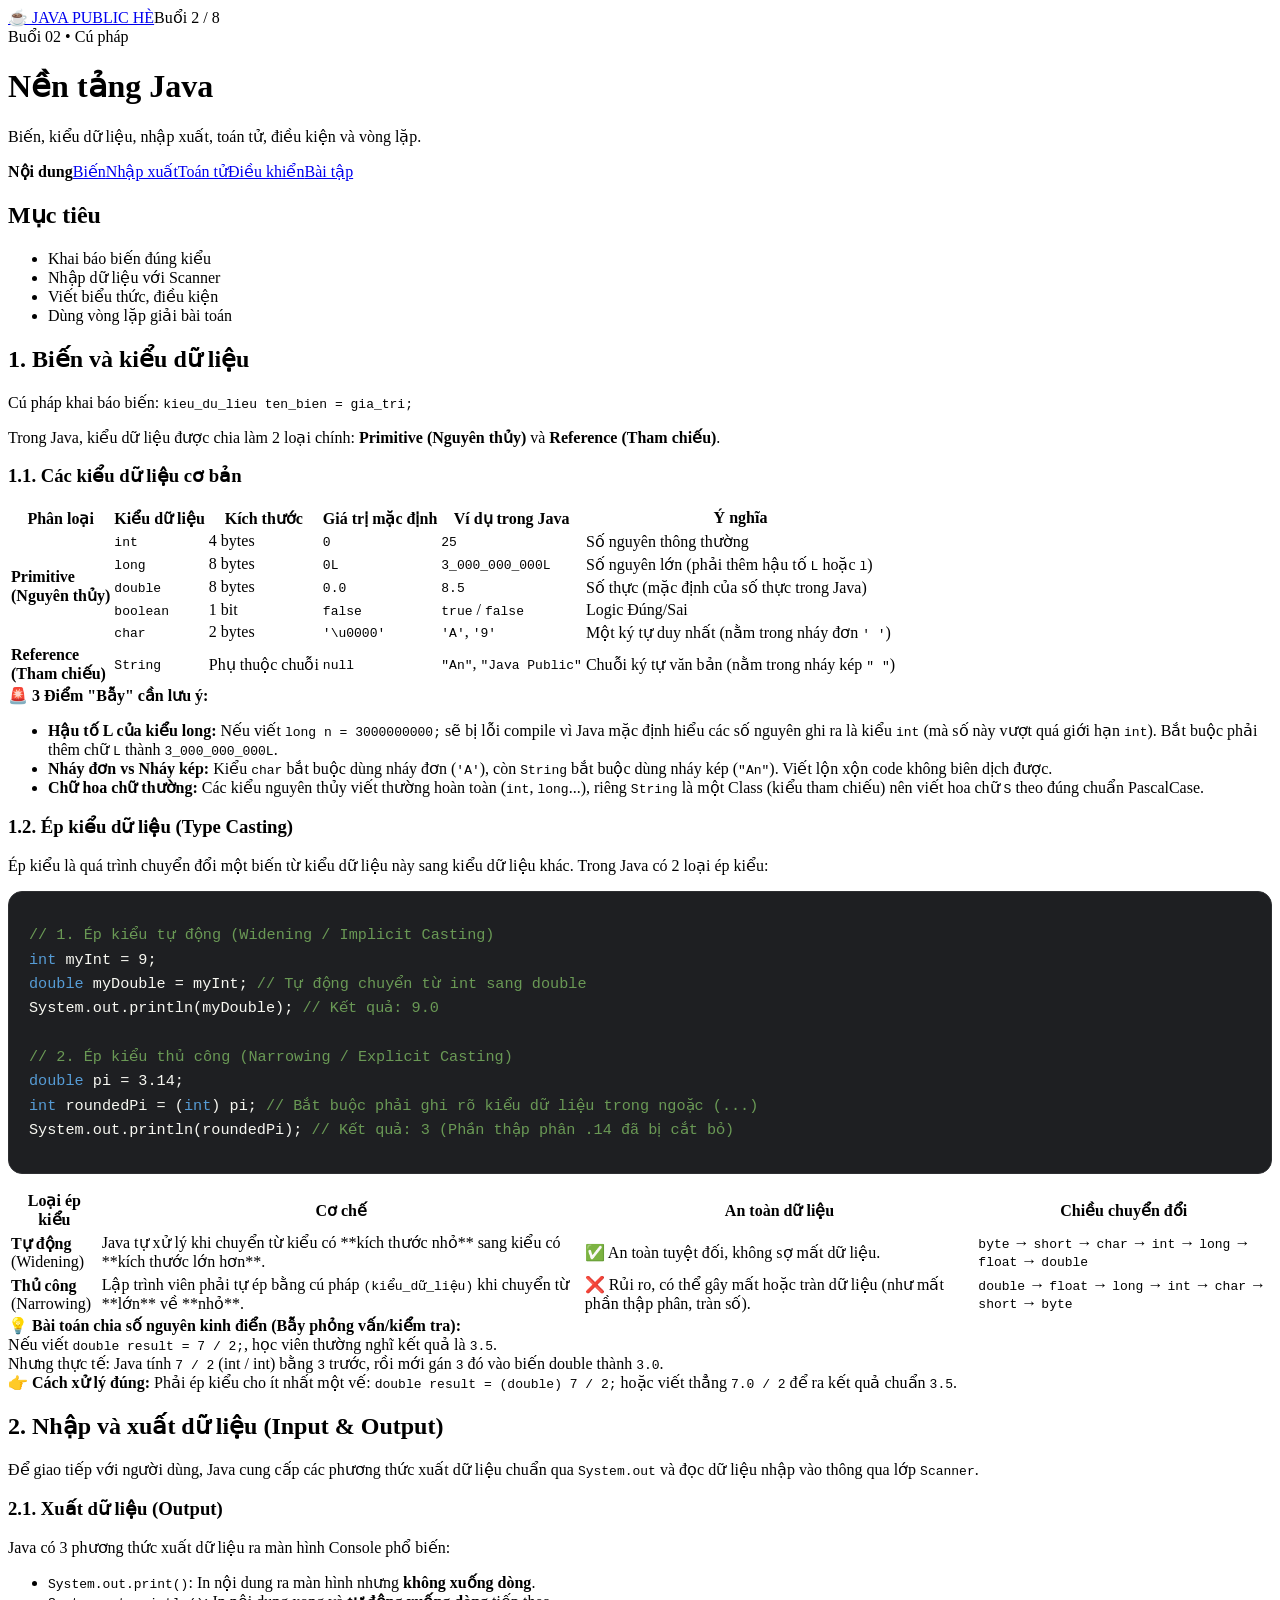
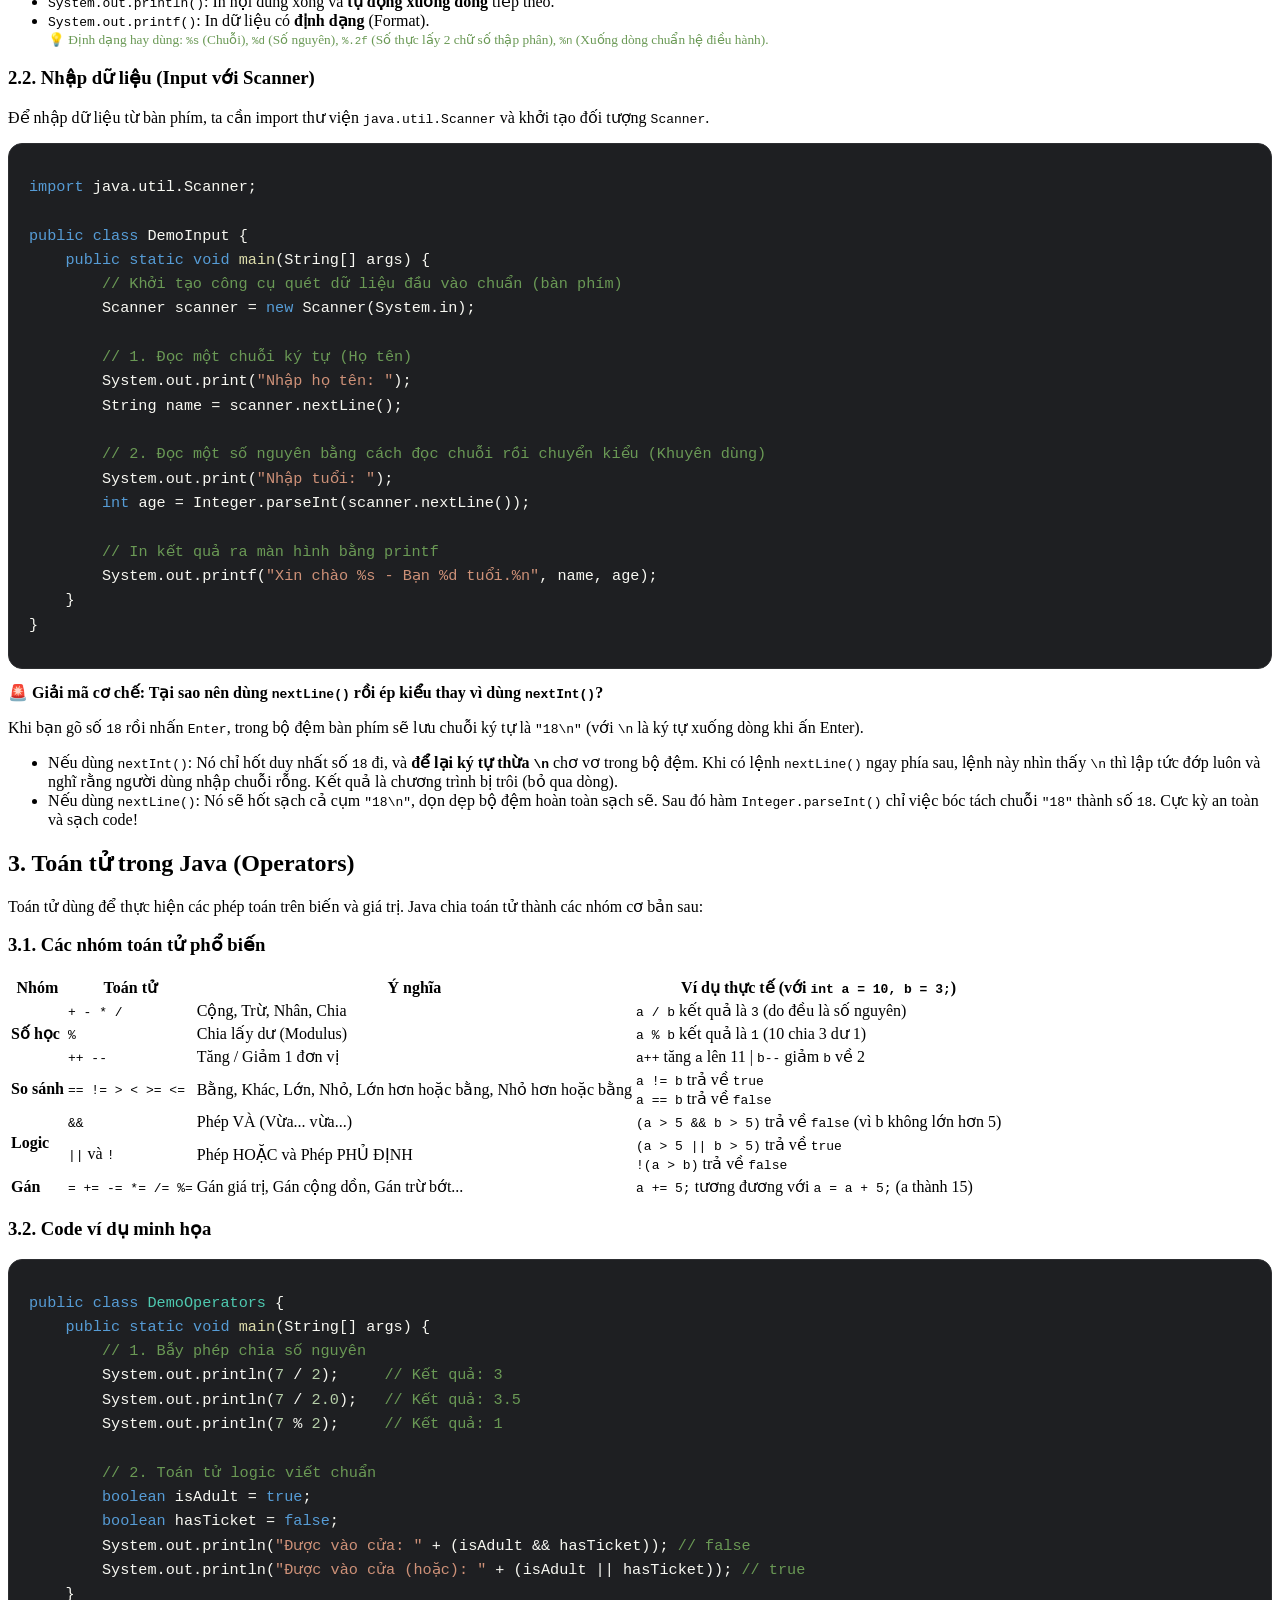
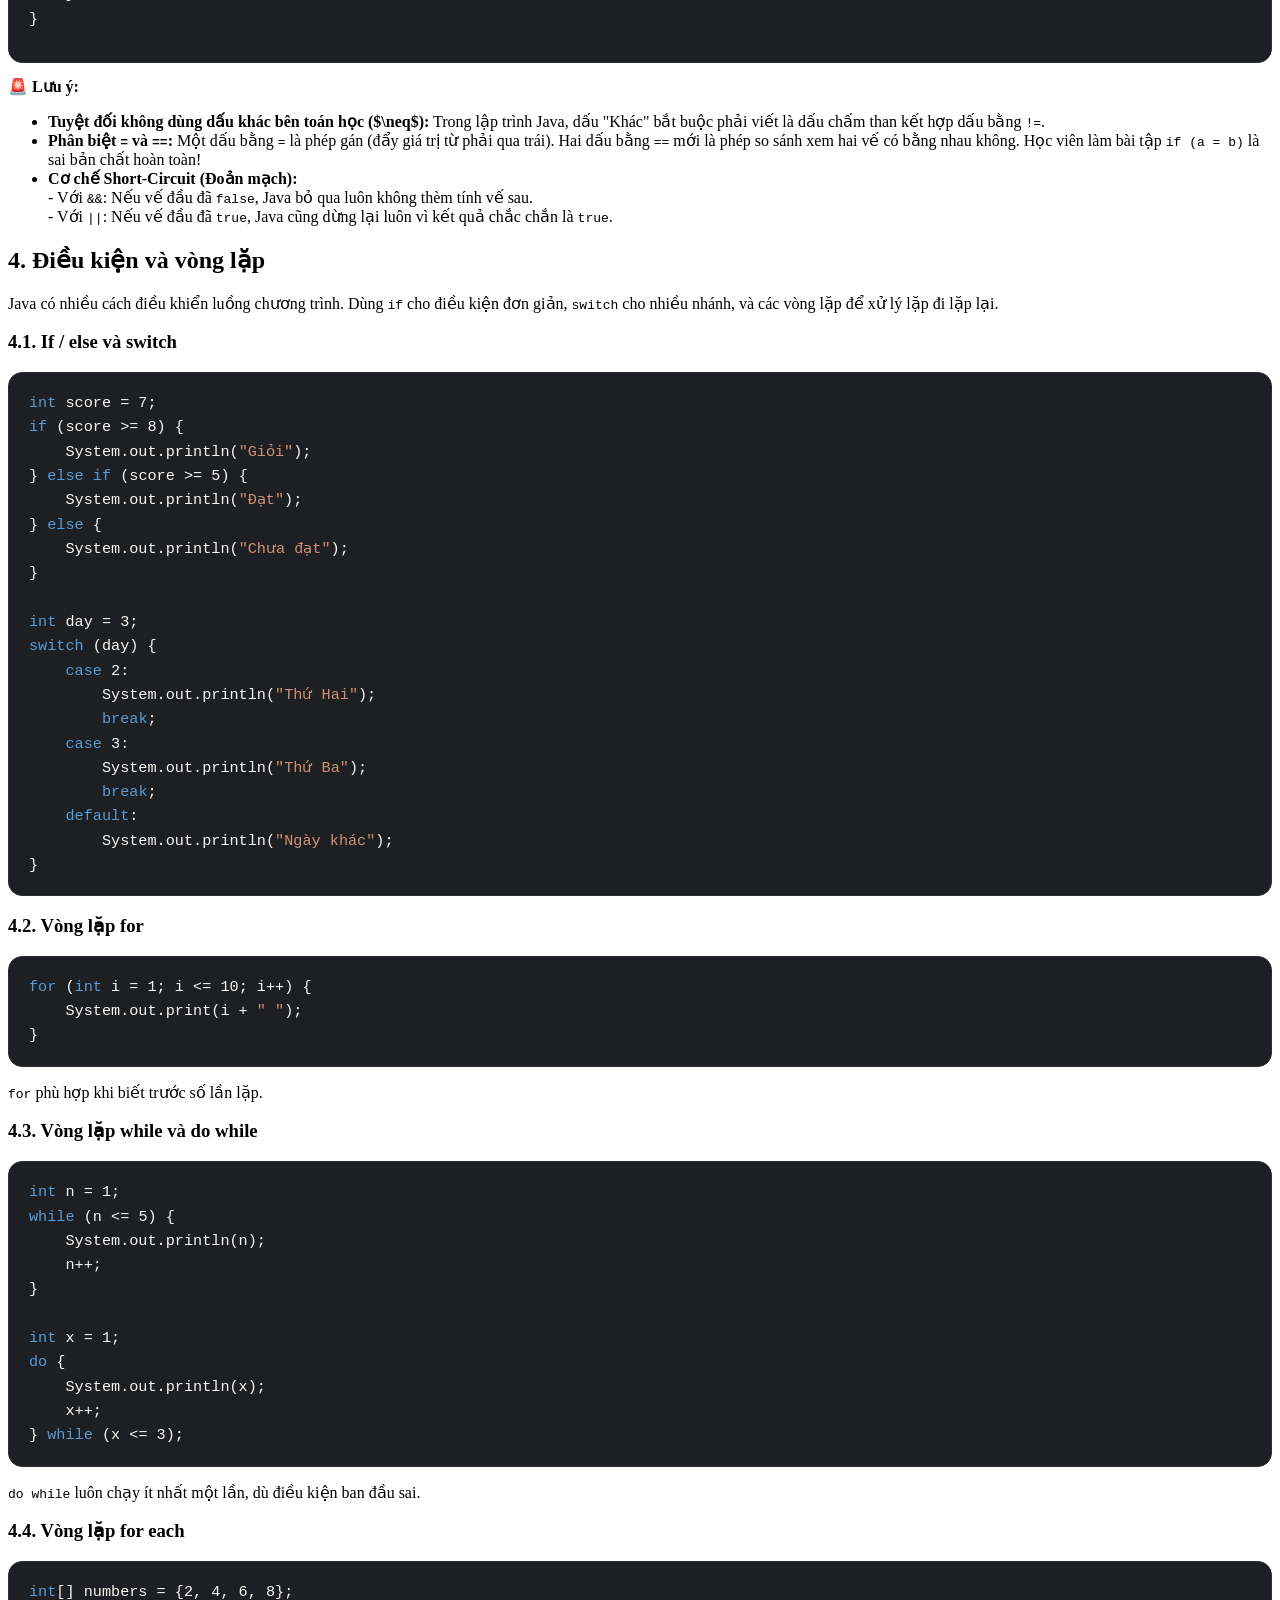
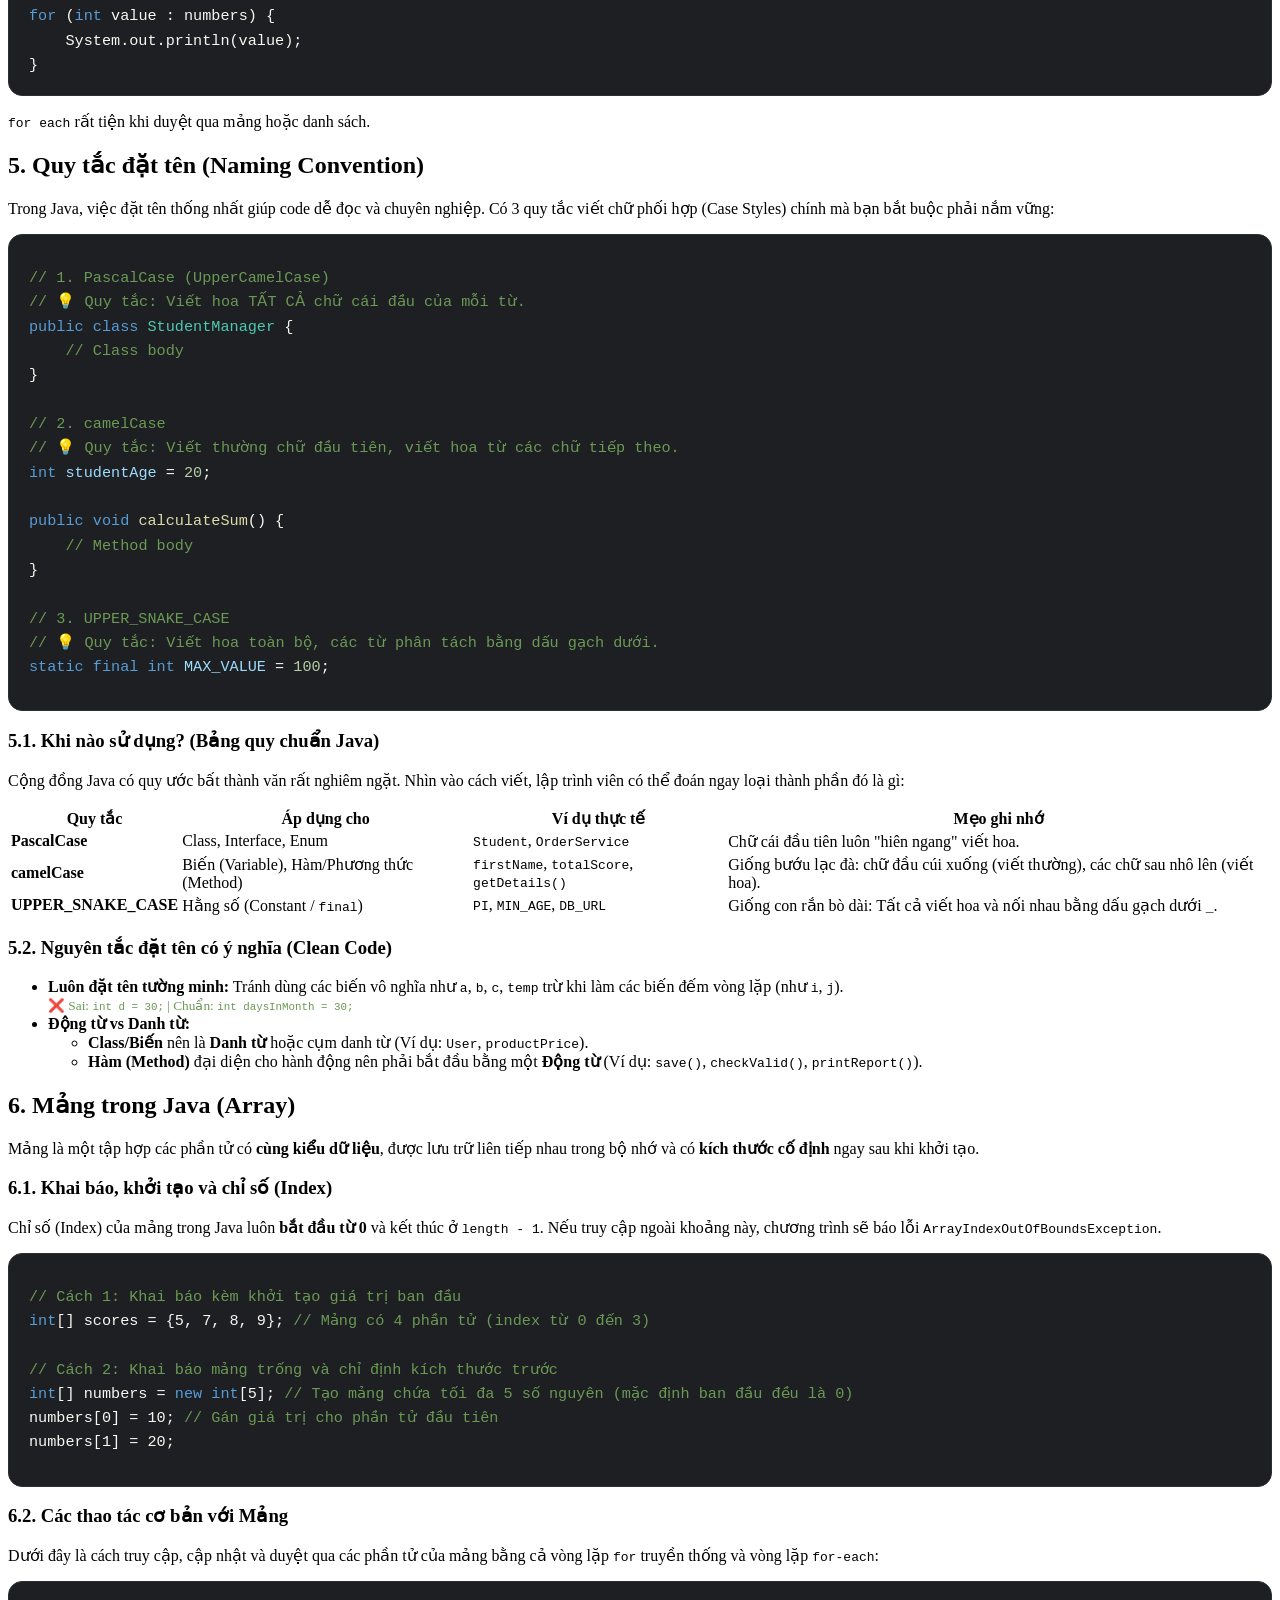
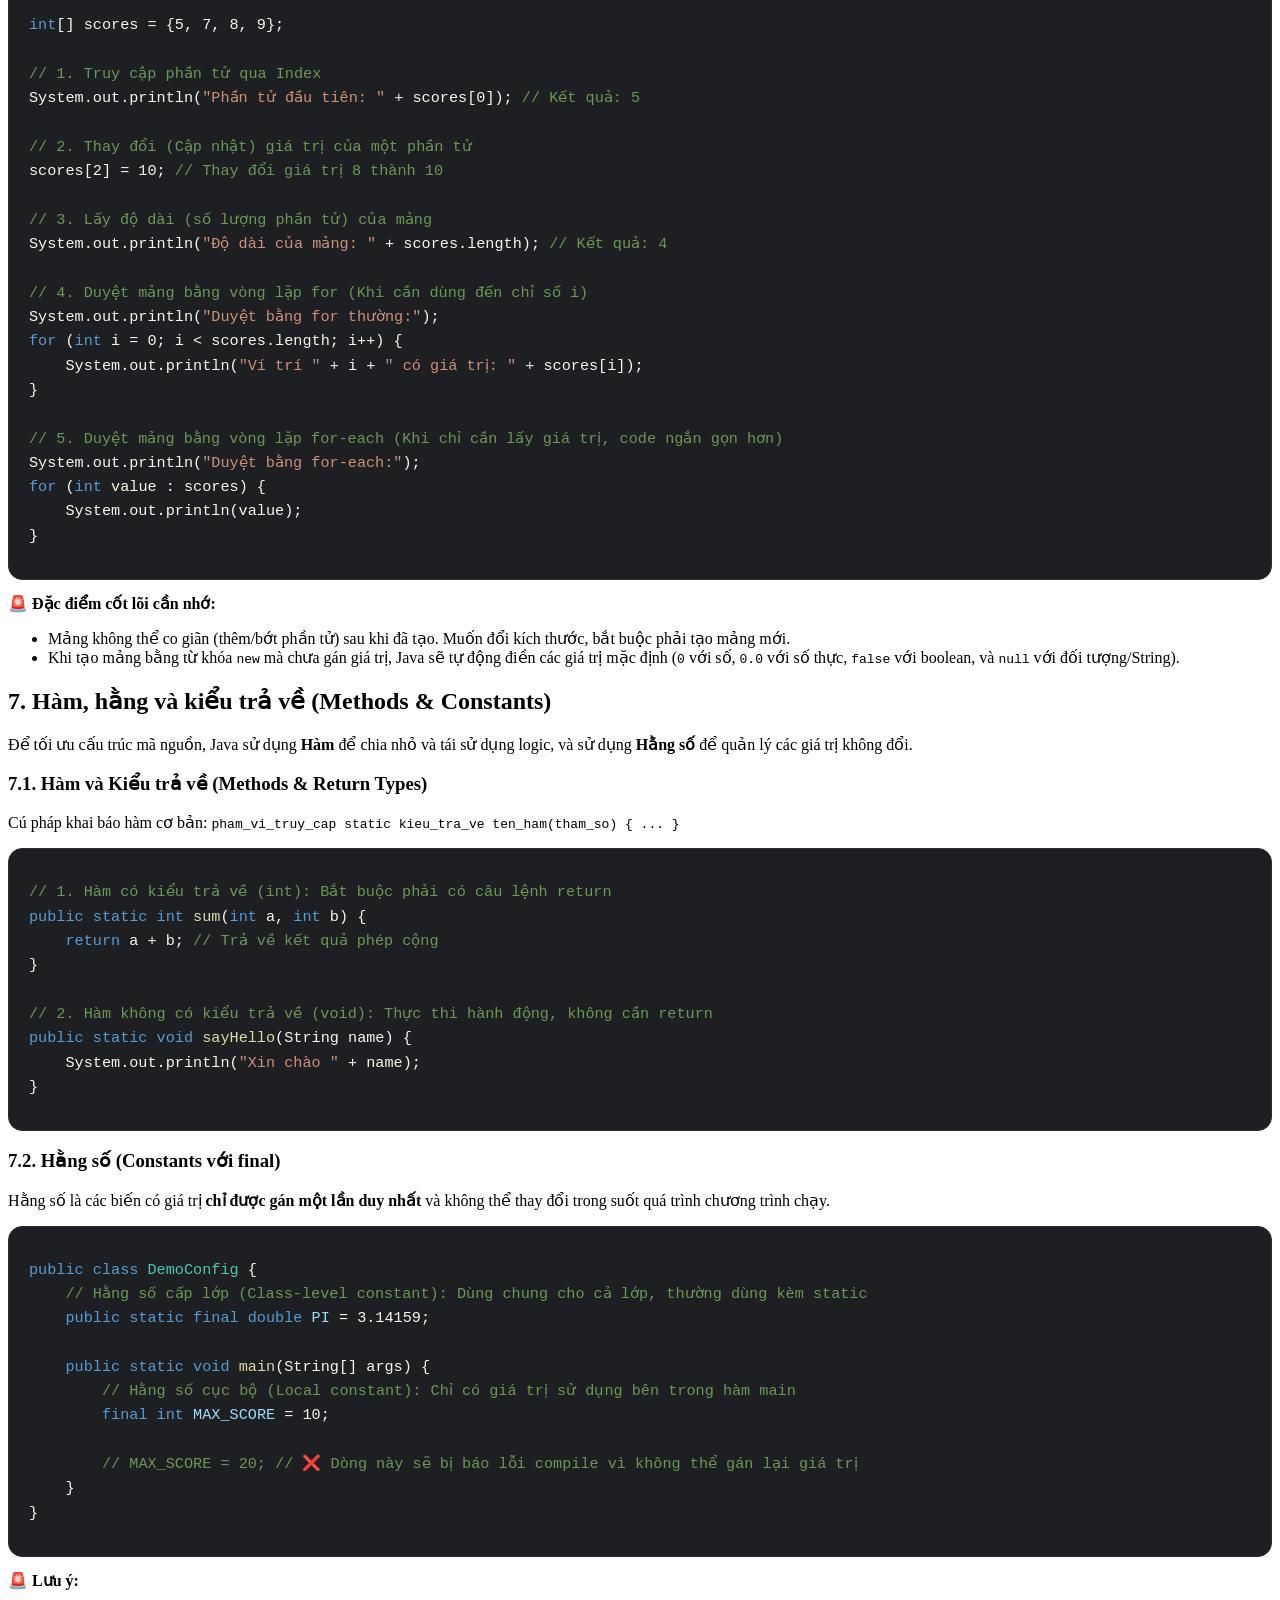
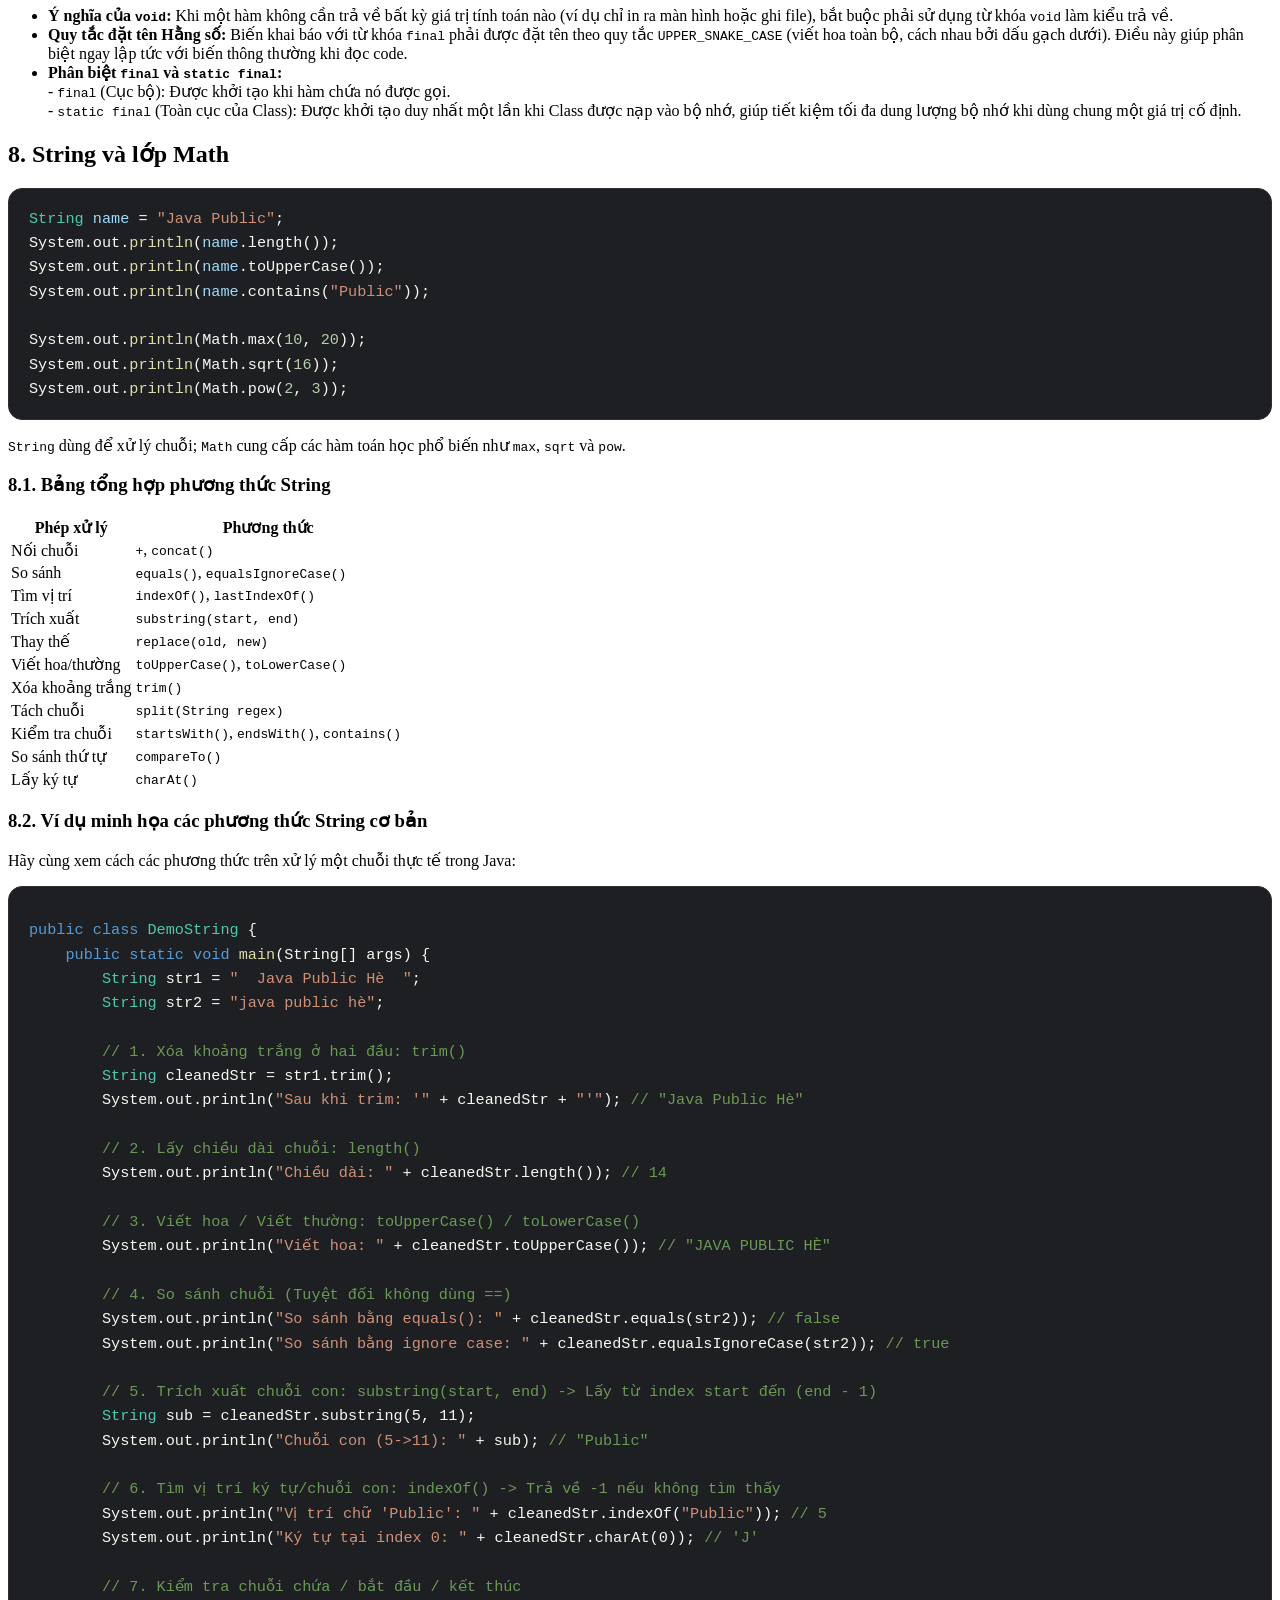
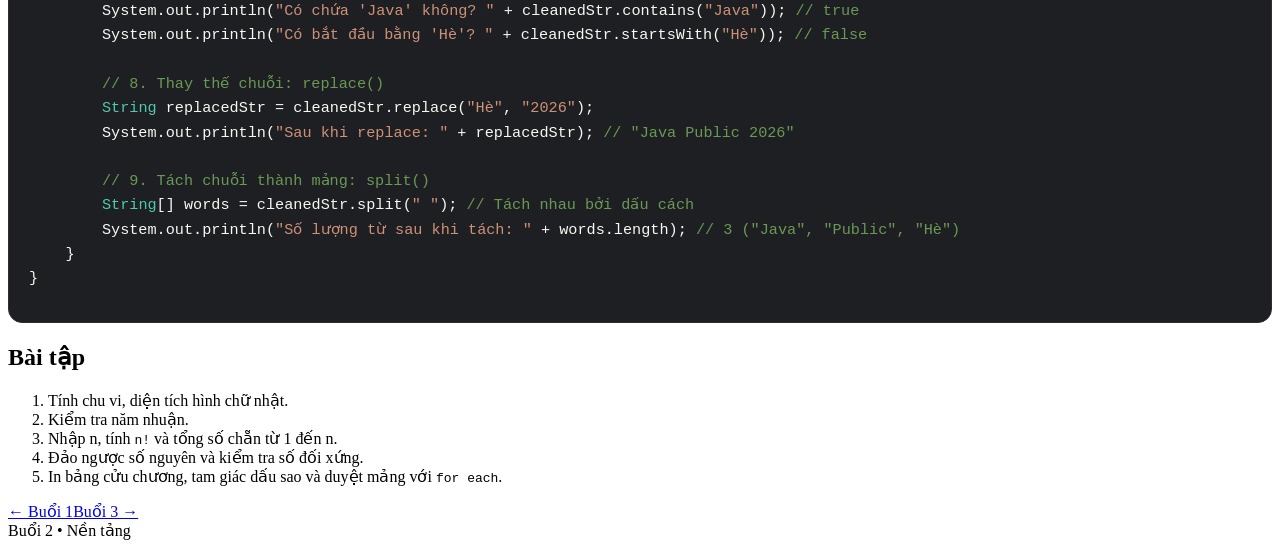
==== Lesson_2/buoi-2.html @ d2964bc0 "rename" ====
<!doctype html>
<html lang="vi">

<head>
    <meta charset="utf-8">
    <meta name="viewport" content="width=device-width,initial-scale=1">
    <title>Buổi 2 - Nền tảng</title>
    <link rel="stylesheet" href="styles.css">
    <style>
        .code-block {
            background: #1e1f22;
            color: #f8f8f2;
            padding: 18px 20px;
            border-radius: 14px;
            overflow-x: auto;
            border: 1px solid #2d2e31;
            margin: 14px 0
        }

        .code-block code {
            font-family: Consolas, "Courier New", monospace;
            font-size: .95rem;
            line-height: 1.6
        }

        .code-block .keyword {
            color: #569cd6
        }

        .code-block .function {
            color: #dcdcaa
        }

        .code-block .string {
            color: #ce9178
        }

        .code-block .number {
            color: #b5cea8
        }

        .code-block .comment {
            color: #6a9955
        }

        .code-block .type {
            color: #4ec9b0
        }

        .code-block .variable {
            color: #9cdcfe
        }

        .code-block .operator {
            color: #d4d4d4
        }

        .code-block .punctuation {
            color: #d4d4d4
        }
    </style>
</head>

<body>
    <nav class="topbar"><a class="brand" href="index.html">☕ JAVA PUBLIC HÈ</a><span>Buổi 2 / 8</span></nav>
    <header class="hero">
        <div class="hero-inner">
            <div class="eyebrow">Buổi 02 • Cú pháp</div>
            <h1>Nền tảng Java</h1>
            <p>Biến, kiểu dữ liệu, nhập xuất, toán tử, điều kiện và vòng lặp.</p>
        </div>
    </header>
    <div class="layout">
        <aside class="toc"><strong>Nội dung</strong><a href="#bien">Biến</a><a href="#io">Nhập xuất</a><a
                href="#op">Toán tử</a><a href="#flow">Điều khiển</a><a href="#bt">Bài tập</a></aside>
        <main>
            <section>
                <h2>Mục tiêu</h2>
                <ul class="objectives">
                    <li>Khai báo biến đúng kiểu</li>
                    <li>Nhập dữ liệu với Scanner</li>
                    <li>Viết biểu thức, điều kiện</li>
                    <li>Dùng vòng lặp giải bài toán</li>
                </ul>
            </section>
            <section id="bien">
                <h2>1. Biến và kiểu dữ liệu</h2>
                <p>Cú pháp khai báo biến: <code>kieu_du_lieu ten_bien = gia_tri;</code></p>
                <p>Trong Java, kiểu dữ liệu được chia làm 2 loại chính: <strong>Primitive (Nguyên thủy)</strong> và
                    <strong>Reference (Tham chiếu)</strong>.
                </p>

                <h3>1.1. Các kiểu dữ liệu cơ bản</h3>
                <table>
                    <tr>
                        <th>Phân loại</th>
                        <th>Kiểu dữ liệu</th>
                        <th>Kích thước</th>
                        <th>Giá trị mặc định</th>
                        <th>Ví dụ trong Java</th>
                        <th>Ý nghĩa</th>
                    </tr>
                    <tr>
                        <td rowspan="5"><strong>Primitive<br>(Nguyên thủy)</strong></td>
                        <td><code>int</code></td>
                        <td>4 bytes</td>
                        <td><code>0</code></td>
                        <td><code>25</code></td>
                        <td>Số nguyên thông thường</td>
                    </tr>
                    <tr>
                        <td><code>long</code></td>
                        <td>8 bytes</td>
                        <td><code>0L</code></td>
                        <td><code>3_000_000_000L</code></td>
                        <td>Số nguyên lớn (phải thêm hậu tố <code>L</code> hoặc <code>l</code>)</td>
                    </tr>
                    <tr>
                        <td><code>double</code></td>
                        <td>8 bytes</td>
                        <td><code>0.0</code></td>
                        <td><code>8.5</code></td>
                        <td>Số thực (mặc định của số thực trong Java)</td>
                    </tr>
                    <tr>
                        <td><code>boolean</code></td>
                        <td>1 bit</td>
                        <td><code>false</code></td>
                        <td><code>true</code> / <code>false</code></td>
                        <td>Logic Đúng/Sai</td>
                    </tr>
                    <tr>
                        <td><code>char</code></td>
                        <td>2 bytes</td>
                        <td><code>'\u0000'</code></td>
                        <td><code>'A'</code>, <code>'9'</code></td>
                        <td>Một ký tự duy nhất (nằm trong nháy đơn <code>' '</code>)</td>
                    </tr>
                    <tr>
                        <td><strong>Reference<br>(Tham chiếu)</strong></td>
                        <td><code>String</code></td>
                        <td>Phụ thuộc chuỗi</td>
                        <td><code>null</code></td>
                        <td><code>"An"</code>, <code>"Java Public"</code></td>
                        <td>Chuỗi ký tự văn bản (nằm trong nháy kép <code>" "</code>)</td>
                    </tr>
                </table>

                <div class="tip">
                    <strong>🚨 3 Điểm "Bẫy" cần lưu ý:</strong>
                    <ul>
                        <li><strong>Hậu tố L của kiểu long:</strong> Nếu viết <code>long n = 3000000000;</code> sẽ bị
                            lỗi compile vì Java mặc định hiểu các số nguyên ghi ra là kiểu <code>int</code> (mà số này
                            vượt quá giới hạn <code>int</code>). Bắt buộc phải thêm chữ <code>L</code> thành
                            <code>3_000_000_000L</code>.
                        </li>
                        <li><strong>Nháy đơn vs Nháy kép:</strong> Kiểu <code>char</code> bắt buộc dùng nháy đơn
                            (<code>'A'</code>), còn <code>String</code> bắt buộc dùng nháy kép (<code>"An"</code>). Viết
                            lộn xộn code không biên dịch được.</li>
                        <li><strong>Chữ hoa chữ thường:</strong> Các kiểu nguyên thủy viết thường hoàn toàn
                            (<code>int</code>, <code>long</code>...), riêng <code>String</code> là một Class (kiểu tham
                            chiếu) nên viết hoa chữ <code>S</code> theo đúng chuẩn PascalCase.</li>
                    </ul>
                </div>
                <h3>1.2. Ép kiểu dữ liệu (Type Casting)</h3>
                <p>Ép kiểu là quá trình chuyển đổi một biến từ kiểu dữ liệu này sang kiểu dữ liệu khác. Trong Java có 2
                    loại ép kiểu:</p>

                <div class="code-block">
                    <pre><code><span class="comment">// 1. Ép kiểu tự động (Widening / Implicit Casting)</span>
<span class="keyword">int</span> myInt = 9;
<span class="keyword">double</span> myDouble = myInt; <span class="comment">// Tự động chuyển từ int sang double</span>
System.out.println(myDouble); <span class="comment">// Kết quả: 9.0</span>

<span class="comment">// 2. Ép kiểu thủ công (Narrowing / Explicit Casting)</span>
<span class="keyword">double</span> pi = 3.14;
<span class="keyword">int</span> roundedPi = (<span class="keyword">int</span>) pi; <span class="comment">// Bắt buộc phải ghi rõ kiểu dữ liệu trong ngoặc (...)</span>
System.out.println(roundedPi); <span class="comment">// Kết quả: 3 (Phần thập phân .14 đã bị cắt bỏ)</span></code></pre>
                </div>

                <table>
                    <tr>
                        <th>Loại ép kiểu</th>
                        <th>Cơ chế</th>
                        <th>An toàn dữ liệu</th>
                        <th>Chiều chuyển đổi</th>
                    </tr>
                    <tr>
                        <td><strong>Tự động</strong><br>(Widening)</td>
                        <td>Java tự xử lý khi chuyển từ kiểu có **kích thước nhỏ** sang kiểu có **kích thước lớn hơn**.
                        </td>
                        <td>✅ An toàn tuyệt đối, không sợ mất dữ liệu.</td>
                        <td><code>byte</code> → <code>short</code> → <code>char</code> → <code>int</code> →
                            <code>long</code> → <code>float</code> → <code>double</code>
                        </td>
                    </tr>
                    <tr>
                        <td><strong>Thủ công</strong><br>(Narrowing)</td>
                        <td>Lập trình viên phải tự ép bằng cú pháp <code>(kiểu_dữ_liệu)</code> khi chuyển từ **lớn** về
                            **nhỏ**.</td>
                        <td>❌ Rủi ro, có thể gây mất hoặc tràn dữ liệu (như mất phần thập phân, tràn số).</td>
                        <td><code>double</code> → <code>float</code> → <code>long</code> → <code>int</code> →
                            <code>char</code> → <code>short</code> → <code>byte</code>
                        </td>
                    </tr>
                </table>

                <div class="tip">
                    <strong>💡 Bài toán chia số nguyên kinh điển (Bẫy phỏng vấn/kiểm tra):</strong>
                    <br>Nếu viết <code>double result = 7 / 2;</code>, học viên thường nghĩ kết quả là <code>3.5</code>.
                    <br>Nhưng thực tế: Java tính <code>7 / 2</code> (int / int) bằng <code>3</code> trước, rồi mới gán
                    <code>3</code> đó vào biến double thành <code>3.0</code>.
                    <br>👉 <strong>Cách xử lý đúng:</strong> Phải ép kiểu cho ít nhất một vế:
                    <code>double result = (double) 7 / 2;</code> hoặc viết thẳng <code>7.0 / 2</code> để ra kết quả
                    chuẩn <code>3.5</code>.
                </div>
            </section>
            <section id="io">
                <h2>2. Nhập và xuất dữ liệu (Input & Output)</h2>
                <p>Để giao tiếp với người dùng, Java cung cấp các phương thức xuất dữ liệu chuẩn qua
                    <code>System.out</code> và đọc dữ liệu nhập vào thông qua lớp <code>Scanner</code>.
                </p>

                <h3>2.1. Xuất dữ liệu (Output)</h3>
                <p>Java có 3 phương thức xuất dữ liệu ra màn hình Console phổ biến:</p>
                <ul>
                    <li><code>System.out.print()</code>: In nội dung ra màn hình nhưng <strong>không xuống
                            dòng</strong>.</li>
                    <li><code>System.out.println()</code>: In nội dung xong và <strong>tự động xuống dòng</strong> tiếp
                        theo.</li>
                    <li><code>System.out.printf()</code>: In dữ liệu có <strong>định dạng</strong> (Format).
                        <br><small style="color: #6a9955;">💡 Định dạng hay dùng: <code>%s</code> (Chuỗi),
                            <code>%d</code> (Số nguyên), <code>%.2f</code> (Số thực lấy 2 chữ số thập phân),
                            <code>%n</code> (Xuống dòng chuẩn hệ điều hành).</small>
                    </li>
                </ul>

                <h3>2.2. Nhập dữ liệu (Input với Scanner)</h3>
                <p>Để nhập dữ liệu từ bàn phím, ta cần import thư viện <code>java.util.Scanner</code> và khởi tạo đối
                    tượng <code>Scanner</code>.</p>

                <div class="code-block">
                    <pre><code><span class="keyword">import</span> java.util.Scanner;

<span class="keyword">public class</span> DemoInput {
    <span class="keyword">public static void</span> <span class="function">main</span>(String[] args) {
        <span class="comment">// Khởi tạo công cụ quét dữ liệu đầu vào chuẩn (bàn phím)</span>
        Scanner scanner = <span class="keyword">new</span> Scanner(System.in);

        <span class="comment">// 1. Đọc một chuỗi ký tự (Họ tên)</span>
        System.out.print(<span class="string">"Nhập họ tên: "</span>);
        String name = scanner.nextLine();

        <span class="comment">// 2. Đọc một số nguyên bằng cách đọc chuỗi rồi chuyển kiểu (Khuyên dùng)</span>
        System.out.print(<span class="string">"Nhập tuổi: "</span>);
        <span class="keyword">int</span> age = Integer.parseInt(scanner.nextLine());

        <span class="comment">// In kết quả ra màn hình bằng printf</span>
        System.out.printf(<span class="string">"Xin chào %s - Bạn %d tuổi.%n"</span>, name, age);
    }
}</code></pre>
                </div>

                <div class="tip">
                    <strong>🚨 Giải mã cơ chế: Tại sao nên dùng <code>nextLine()</code> rồi ép kiểu thay vì dùng
                        <code>nextInt()</code>?</strong>
                    <p>Khi bạn gõ số <code>18</code> rồi nhấn <kbd>Enter</kbd>, trong bộ đệm bàn phím sẽ lưu chuỗi ký tự
                        là <code>"18\n"</code> (với <code>\n</code> là ký tự xuống dòng khi ấn Enter).</p>
                    <ul>
                        <li>Nếu dùng <code>nextInt()</code>: Nó chỉ hốt duy nhất số <code>18</code> đi, và <strong>để
                                lại ký tự thừa <code>\n</code></strong> chơ vơ trong bộ đệm. Khi có lệnh
                            <code>nextLine()</code> ngay phía sau, lệnh này nhìn thấy <code>\n</code> thì lập tức đớp
                            luôn và nghĩ rằng người dùng nhập chuỗi rỗng. Kết quả là chương trình bị trôi (bỏ qua dòng).
                        </li>
                        <li>Nếu dùng <code>nextLine()</code>: Nó sẽ hốt sạch cả cụm <code>"18\n"</code>, dọn dẹp bộ đệm
                            hoàn toàn sạch sẽ. Sau đó hàm <code>Integer.parseInt()</code> chỉ việc bóc tách chuỗi
                            <code>"18"</code> thành số <code>18</code>. Cực kỳ an toàn và sạch code!
                        </li>
                    </ul>
                </div>
            </section>
            <section id="op">
                <h2>3. Toán tử trong Java (Operators)</h2>
                <p>Toán tử dùng để thực hiện các phép toán trên biến và giá trị. Java chia toán tử thành các nhóm cơ bản
                    sau:</p>

                <h3>3.1. Các nhóm toán tử phổ biến</h3>
                <table>
                    <tr>
                        <th>Nhóm</th>
                        <th>Toán tử</th>
                        <th>Ý nghĩa</th>
                        <th>Ví dụ thực tế (với <code>int a = 10, b = 3;</code>)</th>
                    </tr>
                    <tr>
                        <td rowspan="3"><strong>Số học</strong></td>
                        <td><code>+  -  * /</code></td>
                        <td>Cộng, Trừ, Nhân, Chia</td>
                        <td><code>a / b</code> kết quả là <code>3</code> (do đều là số nguyên)</td>
                    </tr>
                    <tr>
                        <td><code>%</code></td>
                        <td>Chia lấy dư (Modulus)</td>
                        <td><code>a % b</code> kết quả là <code>1</code> (10 chia 3 dư 1)</td>
                    </tr>
                    <tr>
                        <td><code>++  --</code></td>
                        <td>Tăng / Giảm 1 đơn vị</td>
                        <td><code>a++</code> tăng <code>a</code> lên 11 | <code>b--</code> giảm <code>b</code> về 2</td>
                    </tr>
                    <tr>
                        <td><strong>So sánh</strong></td>
                        <td><code>==  !=  &gt;  &lt;  &gt;=  &lt;=</code></td>
                        <td>Bằng, Khác, Lớn, Nhỏ, Lớn hơn hoặc bằng, Nhỏ hơn hoặc bằng</td>
                        <td><code>a != b</code> trả về <code>true</code><br><code>a == b</code> trả về
                            <code>false</code>
                        </td>
                    </tr>
                    <tr>
                        <td rowspan="2"><strong>Logic</strong></td>
                        <td><code>&&</code></td>
                        <td>Phép VÀ (Vừa... vừa...)</td>
                        <td><code>(a > 5 && b > 5)</code> trả về <code>false</code> (vì b không lớn hơn 5)</td>
                    </tr>
                    <tr>
                        <td><code>||</code> và <code>!</code></td>
                        <td>Phép HOẶC và Phép PHỦ ĐỊNH</td>
                        <td><code>(a > 5 || b > 5)</code> trả về <code>true</code><br><code>!(a > b)</code> trả về
                            <code>false</code>
                        </td>
                    </tr>
                    <tr>
                        <td><strong>Gán</strong></td>
                        <td><code>=  +=  -=  *=  /=  %=</code></td>
                        <td>Gán giá trị, Gán cộng dồn, Gán trừ bớt...</td>
                        <td><code>a += 5;</code> tương đương với <code>a = a + 5;</code> (a thành 15)</td>
                    </tr>
                </table>

                <h3>3.2. Code ví dụ minh họa</h3>
                <div class="code-block">
                    <pre><code><span class="keyword">public class</span> <span class="type">DemoOperators</span> {
    <span class="keyword">public static void</span> <span class="function">main</span>(String[] args) {
        <span class="comment">// 1. Bẫy phép chia số nguyên</span>
        System.out.println(<span class="number">7</span> / <span class="number">2</span>);     <span class="comment">// Kết quả: 3</span>
        System.out.println(<span class="number">7</span> / <span class="number">2.0</span>);   <span class="comment">// Kết quả: 3.5</span>
        System.out.println(<span class="number">7</span> % <span class="number">2</span>);     <span class="comment">// Kết quả: 1</span>

        <span class="comment">// 2. Toán tử logic viết chuẩn</span>
        <span class="keyword">boolean</span> isAdult = <span class="keyword">true</span>;
        <span class="keyword">boolean</span> hasTicket = <span class="keyword">false</span>;
        System.out.println(<span class="string">"Được vào cửa: "</span> + (isAdult && hasTicket)); <span class="comment">// false</span>
        System.out.println(<span class="string">"Được vào cửa (hoặc): "</span> + (isAdult || hasTicket)); <span class="comment">// true</span>
    }
}</code></pre>
                </div>

                <div class="tip">
                    <strong>🚨 Lưu ý:</strong>
                    <ul>
                        <li><strong>Tuyệt đối không dùng dấu khác bên toán học ($\neq$):</strong> Trong lập trình Java,
                            dấu "Khác" bắt buộc phải viết là dấu chấm than kết hợp dấu bằng <code>!=</code>.</li>
                        <li><strong>Phân biệt <code>=</code> và <code>==</code>:</strong> Một dấu bằng <code>=</code> là
                            phép gán (đẩy giá trị từ phải qua trái). Hai dấu bằng <code>==</code> mới là phép so sánh
                            xem hai vế có bằng nhau không. Học viên làm bài tập <code>if (a = b)</code> là sai bản chất
                            hoàn toàn!</li>
                        <li><strong>Cơ chế Short-Circuit (Đoản mạch):</strong>
                            <br>- Với <code>&&</code>: Nếu vế đầu đã <code>false</code>, Java bỏ qua luôn không thèm
                            tính vế sau.
                            <br>- Với <code>||</code>: Nếu vế đầu đã <code>true</code>, Java cũng dừng lại luôn vì kết
                            quả chắc chắn là <code>true</code>.
                        </li>
                    </ul>
                </div>
            </section>
            <section id="flow">
                <h2>4. Điều kiện và vòng lặp</h2>
                <p>Java có nhiều cách điều khiển luồng chương trình. Dùng <code>if</code> cho điều kiện đơn giản,
                    <code>switch</code> cho nhiều nhánh, và các vòng lặp để xử lý lặp đi lặp lại.
                </p>
                <h3>4.1. If / else và switch</h3>
                <pre class="code-block"><code><span class="keyword">int</span> score = 7;
<span class="keyword">if</span> (score &gt;= 8) {
    System.out.println(<span class="string">"Giỏi"</span>);
} <span class="keyword">else if</span> (score &gt;= 5) {
    System.out.println(<span class="string">"Đạt"</span>);
} <span class="keyword">else</span> {
    System.out.println(<span class="string">"Chưa đạt"</span>);
}

<span class="keyword">int</span> day = 3;
<span class="keyword">switch</span> (day) {
    <span class="keyword">case</span> 2:
        System.out.println(<span class="string">"Thứ Hai"</span>);
        <span class="keyword">break</span>;
    <span class="keyword">case</span> 3:
        System.out.println(<span class="string">"Thứ Ba"</span>);
        <span class="keyword">break</span>;
    <span class="keyword">default</span>:
        System.out.println(<span class="string">"Ngày khác"</span>);
}</code></pre>
                <h3>4.2. Vòng lặp for</h3>
                <pre class="code-block"><code><span class="keyword">for</span> (<span class="keyword">int</span> i = 1; i &lt;= 10; i++) {
    System.out.print(i + <span class="string">" "</span>);
}</code></pre>
                <p><code>for</code> phù hợp khi biết trước số lần lặp.</p>
                <h3>4.3. Vòng lặp while và do while</h3>
                <pre class="code-block"><code><span class="keyword">int</span> n = 1;
<span class="keyword">while</span> (n &lt;= 5) {
    System.out.println(n);
    n++;
}

<span class="keyword">int</span> x = 1;
<span class="keyword">do</span> {
    System.out.println(x);
    x++;
} <span class="keyword">while</span> (x &lt;= 3);</code></pre>
                <p><code>do while</code> luôn chạy ít nhất một lần, dù điều kiện ban đầu sai.</p>
                <h3>4.4. Vòng lặp for each</h3>
                <pre class="code-block"><code><span class="keyword">int</span>[] numbers = {2, 4, 6, 8};
<span class="keyword">for</span> (<span class="keyword">int</span> value : numbers) {
    System.out.println(value);
}</code></pre>
                <p><code>for each</code> rất tiện khi duyệt qua mảng hoặc danh sách.</p>
            </section>
            <section id="name">
                <h2>5. Quy tắc đặt tên (Naming Convention)</h2>
                <p>Trong Java, việc đặt tên thống nhất giúp code dễ đọc và chuyên nghiệp. Có 3 quy tắc viết chữ phối hợp
                    (Case Styles) chính mà bạn bắt buộc phải nắm vững:</p>

                <div class="code-block">
                    <pre><code><span class="comment">// 1. PascalCase (UpperCamelCase)</span>
<span class="comment">// 💡 Quy tắc: Viết hoa TẤT CẢ chữ cái đầu của mỗi từ.</span>
<span class="keyword">public class</span> <span class="type">StudentManager</span> {
    <span class="comment">// Class body</span>
}

<span class="comment">// 2. camelCase</span>
<span class="comment">// 💡 Quy tắc: Viết thường chữ đầu tiên, viết hoa từ các chữ tiếp theo.</span>
<span class="keyword">int</span> <span class="variable">studentAge</span> = <span class="number">20</span>;

<span class="keyword">public void</span> <span class="function">calculateSum</span>() {
    <span class="comment">// Method body</span>
}

<span class="comment">// 3. UPPER_SNAKE_CASE</span>
<span class="comment">// 💡 Quy tắc: Viết hoa toàn bộ, các từ phân tách bằng dấu gạch dưới.</span>
<span class="keyword">static final int</span> <span class="variable">MAX_VALUE</span> = <span class="number">100</span>;</code></pre>
                </div>

                <h3>5.1. Khi nào sử dụng? (Bảng quy chuẩn Java)</h3>
                <p>Cộng đồng Java có quy ước bất thành văn rất nghiêm ngặt. Nhìn vào cách viết, lập trình viên có thể
                    đoán ngay loại thành phần đó là gì:</p>

                <table>
                    <tr>
                        <th>Quy tắc</th>
                        <th>Áp dụng cho</th>
                        <th>Ví dụ thực tế</th>
                        <th>Mẹo ghi nhớ</th>
                    </tr>
                    <tr>
                        <td><strong>PascalCase</strong></td>
                        <td>Class, Interface, Enum</td>
                        <td><code>Student</code>, <code>OrderService</code></td>
                        <td>Chữ cái đầu tiên luôn "hiên ngang" viết hoa.</td>
                    </tr>
                    <tr>
                        <td><strong>camelCase</strong></td>
                        <td>Biến (Variable), Hàm/Phương thức (Method)</td>
                        <td><code>firstName</code>, <code>totalScore</code>, <code>getDetails()</code></td>
                        <td>Giống bướu lạc đà: chữ đầu cúi xuống (viết thường), các chữ sau nhô lên (viết hoa).</td>
                    </tr>
                    <tr>
                        <td><strong>UPPER_SNAKE_CASE</strong></td>
                        <td>Hằng số (Constant / <code>final</code>)</td>
                        <td><code>PI</code>, <code>MIN_AGE</code>, <code>DB_URL</code></td>
                        <td>Giống con rắn bò dài: Tất cả viết hoa và nối nhau bằng dấu gạch dưới <code>_</code>.</td>
                    </tr>
                </table>

                <h3>5.2. Nguyên tắc đặt tên có ý nghĩa (Clean Code)</h3>
                <ul>
                    <li><strong>Luôn đặt tên tường minh:</strong> Tránh dùng các biến vô nghĩa như <code>a</code>,
                        <code>b</code>, <code>c</code>, <code>temp</code> trừ khi làm các biến đếm vòng lặp (như
                        <code>i</code>, <code>j</code>).
                        <br><small style="color: #6a9955;">❌ Sai: <code>int d = 30;</code> | Chuẩn:
                            <code>int daysInMonth = 30;</code></small>
                    </li>
                    <li><strong>Động từ vs Danh từ:</strong>
                        <ul>
                            <li><strong>Class/Biến</strong> nên là <strong>Danh từ</strong> hoặc cụm danh từ (Ví dụ:
                                <code>User</code>, <code>productPrice</code>).
                            </li>
                            <li><strong>Hàm (Method)</strong> đại diện cho hành động nên phải bắt đầu bằng một
                                <strong>Động từ</strong> (Ví dụ: <code>save()</code>, <code>checkValid()</code>,
                                <code>printReport()</code>).
                            </li>
                        </ul>
                    </li>
                </ul>
            </section>
            <section id="array">
                <h2>6. Mảng trong Java (Array)</h2>
                <p>Mảng là một tập hợp các phần tử có <strong>cùng kiểu dữ liệu</strong>, được lưu trữ liên tiếp nhau
                    trong bộ nhớ và có <strong>kích thước cố định</strong> ngay sau khi khởi tạo.</p>

                <h3>6.1. Khai báo, khởi tạo và chỉ số (Index)</h3>
                <p>Chỉ số (Index) của mảng trong Java luôn <strong>bắt đầu từ 0</strong> và kết thúc ở
                    <code>length - 1</code>. Nếu truy cập ngoài khoảng này, chương trình sẽ báo lỗi
                    <code>ArrayIndexOutOfBoundsException</code>.
                </p>

                <div class="code-block">
                    <pre><code><span class="comment">// Cách 1: Khai báo kèm khởi tạo giá trị ban đầu</span>
<span class="keyword">int</span>[] scores = {5, 7, 8, 9}; <span class="comment">// Mảng có 4 phần tử (index từ 0 đến 3)</span>

<span class="comment">// Cách 2: Khai báo mảng trống và chỉ định kích thước trước</span>
<span class="keyword">int</span>[] numbers = <span class="keyword">new</span> <span class="keyword">int</span>[5]; <span class="comment">// Tạo mảng chứa tối đa 5 số nguyên (mặc định ban đầu đều là 0)</span>
numbers[0] = 10; <span class="comment">// Gán giá trị cho phần tử đầu tiên</span>
numbers[1] = 20;</code></pre>
                </div>

                <h3>6.2. Các thao tác cơ bản với Mảng</h3>
                <p>Dưới đây là cách truy cập, cập nhật và duyệt qua các phần tử của mảng bằng cả vòng lặp
                    <code>for</code> truyền thống và vòng lặp <code>for-each</code>:
                </p>

                <div class="code-block">
                    <pre><code><span class="keyword">int</span>[] scores = {5, 7, 8, 9};

<span class="comment">// 1. Truy cập phần tử qua Index</span>
System.out.println(<span class="string">"Phần tử đầu tiên: "</span> + scores[0]); <span class="comment">// Kết quả: 5</span>

<span class="comment">// 2. Thay đổi (Cập nhật) giá trị của một phần tử</span>
scores[2] = 10; <span class="comment">// Thay đổi giá trị 8 thành 10</span>

<span class="comment">// 3. Lấy độ dài (số lượng phần tử) của mảng</span>
System.out.println(<span class="string">"Độ dài của mảng: "</span> + scores.length); <span class="comment">// Kết quả: 4</span>

<span class="comment">// 4. Duyệt mảng bằng vòng lặp for (Khi cần dùng đến chỉ số i)</span>
System.out.println(<span class="string">"Duyệt bằng for thường:"</span>);
<span class="keyword">for</span> (<span class="keyword">int</span> i = 0; i &lt; scores.length; i++) {
    System.out.println(<span class="string">"Ví trí "</span> + i + <span class="string">" có giá trị: "</span> + scores[i]);
}

<span class="comment">// 5. Duyệt mảng bằng vòng lặp for-each (Khi chỉ cần lấy giá trị, code ngắn gọn hơn)</span>
System.out.println(<span class="string">"Duyệt bằng for-each:"</span>);
<span class="keyword">for</span> (<span class="keyword">int</span> value : scores) {
    System.out.println(value);
}</code></pre>
                </div>

                <div class="tip">
                    <strong>🚨 Đặc điểm cốt lõi cần nhớ:</strong>
                    <ul>
                        <li>Mảng không thể co giãn (thêm/bớt phần tử) sau khi đã tạo. Muốn đổi kích thước, bắt buộc phải
                            tạo mảng mới.</li>
                        <li>Khi tạo mảng bằng từ khóa <code>new</code> mà chưa gán giá trị, Java sẽ tự động điền các giá
                            trị mặc định (<code>0</code> với số, <code>0.0</code> với số thực, <code>false</code> với
                            boolean, và <code>null</code> với đối tượng/String).</li>
                    </ul>
                </div>
            </section>
            <section id="method">
                <h2>7. Hàm, hằng và kiểu trả về (Methods & Constants)</h2>
                <p>Để tối ưu cấu trúc mã nguồn, Java sử dụng <strong>Hàm</strong> để chia nhỏ và tái sử dụng logic, và
                    sử dụng <strong>Hằng số</strong> để quản lý các giá trị không đổi.</p>

                <h3>7.1. Hàm và Kiểu trả về (Methods & Return Types)</h3>
                <p>Cú pháp khai báo hàm cơ bản:
                    <code>pham_vi_truy_cap static kieu_tra_ve ten_ham(tham_so) { ... }</code>
                </p>

                <div class="code-block">
                    <pre><code><span class="comment">// 1. Hàm có kiểu trả về (int): Bắt buộc phải có câu lệnh return</span>
<span class="keyword">public static int</span> <span class="function">sum</span>(<span class="keyword">int</span> a, <span class="keyword">int</span> b) {
    <span class="keyword">return</span> a + b; <span class="comment">// Trả về kết quả phép cộng</span>
}

<span class="comment">// 2. Hàm không có kiểu trả về (void): Thực thi hành động, không cần return</span>
<span class="keyword">public static void</span> <span class="function">sayHello</span>(String name) {
    System.out.println(<span class="string">"Xin chào "</span> + name);
}</code></pre>
                </div>

                <h3>7.2. Hằng số (Constants với final)</h3>
                <p>Hằng số là các biến có giá trị <strong>chỉ được gán một lần duy nhất</strong> và không thể thay đổi
                    trong suốt quá trình chương trình chạy.</p>

                <div class="code-block">
                    <pre><code><span class="keyword">public class</span> <span class="type">DemoConfig</span> {
    <span class="comment">// Hằng số cấp lớp (Class-level constant): Dùng chung cho cả lớp, thường dùng kèm static</span>
    <span class="keyword">public static final double</span> <span class="variable">PI</span> = 3.14159;
    
    <span class="keyword">public static void</span> <span class="function">main</span>(String[] args) {
        <span class="comment">// Hằng số cục bộ (Local constant): Chỉ có giá trị sử dụng bên trong hàm main</span>
        <span class="keyword">final int</span> <span class="variable">MAX_SCORE</span> = 10;
        
        <span class="comment">// MAX_SCORE = 20; // ❌ Dòng này sẽ bị báo lỗi compile vì không thể gán lại giá trị</span>
    }
}</code></pre>
                </div>

                <div class="tip">
                    <strong>🚨 Lưu ý:</strong>
                    <ul>
                        <li><strong>Ý nghĩa của <code>void</code>:</strong> Khi một hàm không cần trả về bất kỳ giá trị
                            tính toán nào (ví dụ chỉ in ra màn hình hoặc ghi file), bắt buộc phải sử dụng từ khóa
                            <code>void</code> làm kiểu trả về.
                        </li>
                        <li><strong>Quy tắc đặt tên Hằng số:</strong> Biến khai báo với từ khóa <code>final</code> phải
                            được đặt tên theo quy tắc <code>UPPER_SNAKE_CASE</code> (viết hoa toàn bộ, cách nhau bởi dấu
                            gạch dưới). Điều này giúp phân biệt ngay lập tức với biến thông thường khi đọc code.</li>
                        <li><strong>Phân biệt <code>final</code> và <code>static final</code>:</strong>
                            <br>- <code>final</code> (Cục bộ): Được khởi tạo khi hàm chứa nó được gọi.
                            <br>- <code>static final</code> (Toàn cục của Class): Được khởi tạo duy nhất một lần khi
                            Class được nạp vào bộ nhớ, giúp tiết kiệm tối đa dung lượng bộ nhớ khi dùng chung một giá
                            trị cố định.
                        </li>
                    </ul>
                </div>
            </section>
            <section id="string">
                <h2>8. String và lớp Math</h2>
                <pre
                    class="code-block"><code><span class="type">String</span> <span class="variable">name</span> = <span class="string">"Java Public"</span>;
System.out.<span class="function">println</span>(<span class="variable">name</span>.length());
System.out.<span class="function">println</span>(<span class="variable">name</span>.toUpperCase());
System.out.<span class="function">println</span>(<span class="variable">name</span>.contains(<span class="string">"Public"</span>));

System.out.<span class="function">println</span>(Math.max(<span class="number">10</span>, <span class="number">20</span>));
System.out.<span class="function">println</span>(Math.sqrt(<span class="number">16</span>));
System.out.<span class="function">println</span>(Math.pow(<span class="number">2</span>, <span class="number">3</span>));</code></pre>
                <p><code>String</code> dùng để xử lý chuỗi; <code>Math</code> cung cấp các hàm toán học phổ biến như
                    <code>max</code>, <code>sqrt</code> và <code>pow</code>.
                </p>
                <h3>8.1. Bảng tổng hợp phương thức String</h3>
                <table>
                    <tr>
                        <th>Phép xử lý</th>
                        <th>Phương thức</th>
                    </tr>
                    <tr>
                        <td>Nối chuỗi</td>
                        <td><code>+</code>, <code>concat()</code></td>
                    </tr>
                    <tr>
                        <td>So sánh</td>
                        <td><code>equals()</code>, <code>equalsIgnoreCase()</code></td>
                    </tr>
                    <tr>
                        <td>Tìm vị trí</td>
                        <td><code>indexOf()</code>, <code>lastIndexOf()</code></td>
                    </tr>
                    <tr>
                        <td>Trích xuất</td>
                        <td><code>substring(start, end)</code></td>
                    </tr>
                    <tr>
                        <td>Thay thế</td>
                        <td><code>replace(old, new)</code></td>
                    </tr>
                    <tr>
                        <td>Viết hoa/thường</td>
                        <td><code>toUpperCase()</code>, <code>toLowerCase()</code></td>
                    </tr>
                    <tr>
                        <td>Xóa khoảng trắng</td>
                        <td><code>trim()</code></td>
                    </tr>
                    <tr>
                        <td>Tách chuỗi</td>
                        <td><code>split(String regex)</code></td>
                    </tr>
                    <tr>
                        <td>Kiểm tra chuỗi</td>
                        <td><code>startsWith()</code>, <code>endsWith()</code>, <code>contains()</code></td>
                    </tr>
                    <tr>
                        <td>So sánh thứ tự</td>
                        <td><code>compareTo()</code></td>
                    </tr>
                    <tr>
                        <td>Lấy ký tự</td>
                        <td><code>charAt()</code></td>
                    </tr>
                </table>
                <h3>8.2. Ví dụ minh họa các phương thức String cơ bản</h3>
                <p>Hãy cùng xem cách các phương thức trên xử lý một chuỗi thực tế trong Java:</p>

                <div class="code-block">
                    <pre><code><span class="keyword">public class</span> <span class="type">DemoString</span> {
    <span class="keyword">public static void</span> <span class="function">main</span>(String[] args) {
        <span class="type">String</span> str1 = <span class="string">"  Java Public Hè  "</span>;
        <span class="type">String</span> str2 = <span class="string">"java public hè"</span>;

        <span class="comment">// 1. Xóa khoảng trắng ở hai đầu: trim()</span>
        <span class="type">String</span> cleanedStr = str1.trim();
        System.out.println(<span class="string">"Sau khi trim: '"</span> + cleanedStr + <span class="string">"'"</span>); <span class="comment">// "Java Public Hè"</span>

        <span class="comment">// 2. Lấy chiều dài chuỗi: length()</span>
        System.out.println(<span class="string">"Chiều dài: "</span> + cleanedStr.length()); <span class="comment">// 14</span>

        <span class="comment">// 3. Viết hoa / Viết thường: toUpperCase() / toLowerCase()</span>
        System.out.println(<span class="string">"Viết hoa: "</span> + cleanedStr.toUpperCase()); <span class="comment">// "JAVA PUBLIC HÈ"</span>

        <span class="comment">// 4. So sánh chuỗi (Tuyệt đối không dùng ==)</span>
        System.out.println(<span class="string">"So sánh bằng equals(): "</span> + cleanedStr.equals(str2)); <span class="comment">// false</span>
        System.out.println(<span class="string">"So sánh bằng ignore case: "</span> + cleanedStr.equalsIgnoreCase(str2)); <span class="comment">// true</span>

        <span class="comment">// 5. Trích xuất chuỗi con: substring(start, end) -> Lấy từ index start đến (end - 1)</span>
        <span class="type">String</span> sub = cleanedStr.substring(5, 11); 
        System.out.println(<span class="string">"Chuỗi con (5->11): "</span> + sub); <span class="comment">// "Public"</span>

        <span class="comment">// 6. Tìm vị trí ký tự/chuỗi con: indexOf() -> Trả về -1 nếu không tìm thấy</span>
        System.out.println(<span class="string">"Vị trí chữ 'Public': "</span> + cleanedStr.indexOf(<span class="string">"Public"</span>)); <span class="comment">// 5</span>
        System.out.println(<span class="string">"Ký tự tại index 0: "</span> + cleanedStr.charAt(0)); <span class="comment">// 'J'</span>

        <span class="comment">// 7. Kiểm tra chuỗi chứa / bắt đầu / kết thúc</span>
        System.out.println(<span class="string">"Có chứa 'Java' không? "</span> + cleanedStr.contains(<span class="string">"Java"</span>)); <span class="comment">// true</span>
        System.out.println(<span class="string">"Có bắt đầu bằng 'Hè'? "</span> + cleanedStr.startsWith(<span class="string">"Hè"</span>)); <span class="comment">// false</span>

        <span class="comment">// 8. Thay thế chuỗi: replace()</span>
        <span class="type">String</span> replacedStr = cleanedStr.replace(<span class="string">"Hè"</span>, <span class="string">"2026"</span>);
        System.out.println(<span class="string">"Sau khi replace: "</span> + replacedStr); <span class="comment">// "Java Public 2026"</span>

        <span class="comment">// 9. Tách chuỗi thành mảng: split()</span>
        <span class="type">String</span>[] words = cleanedStr.split(<span class="string">" "</span>); <span class="comment">// Tách nhau bởi dấu cách</span>
        System.out.println(<span class="string">"Số lượng từ sau khi tách: "</span> + words.length); <span class="comment">// 3 ("Java", "Public", "Hè")</span>
    }
}</code></pre>
                </div>
            </section>

            <section id="bt">
                <h2>Bài tập</h2>
                <ol>
                    <li>Tính chu vi, diện tích hình chữ nhật.</li>
                    <li>Kiểm tra năm nhuận.</li>
                    <li>Nhập n, tính <code>n!</code> và tổng số chẵn từ 1 đến n.</li>
                    <li>Đảo ngược số nguyên và kiểm tra số đối xứng.</li>
                    <li>In bảng cửu chương, tam giác dấu sao và duyệt mảng với <code>for each</code>.</li>
                </ol>
                <div class="nav-lessons"><a class="btn secondary" href="buoi-1.html">← Buổi 1</a><a class="btn"
                        href="buoi-3.html">Buổi 3 →</a></div>
            </section>
        </main>
    </div>
    <footer>
        <div class="footer-inner">Buổi 2 • Nền tảng</div>
    </footer>
</body>

</html>
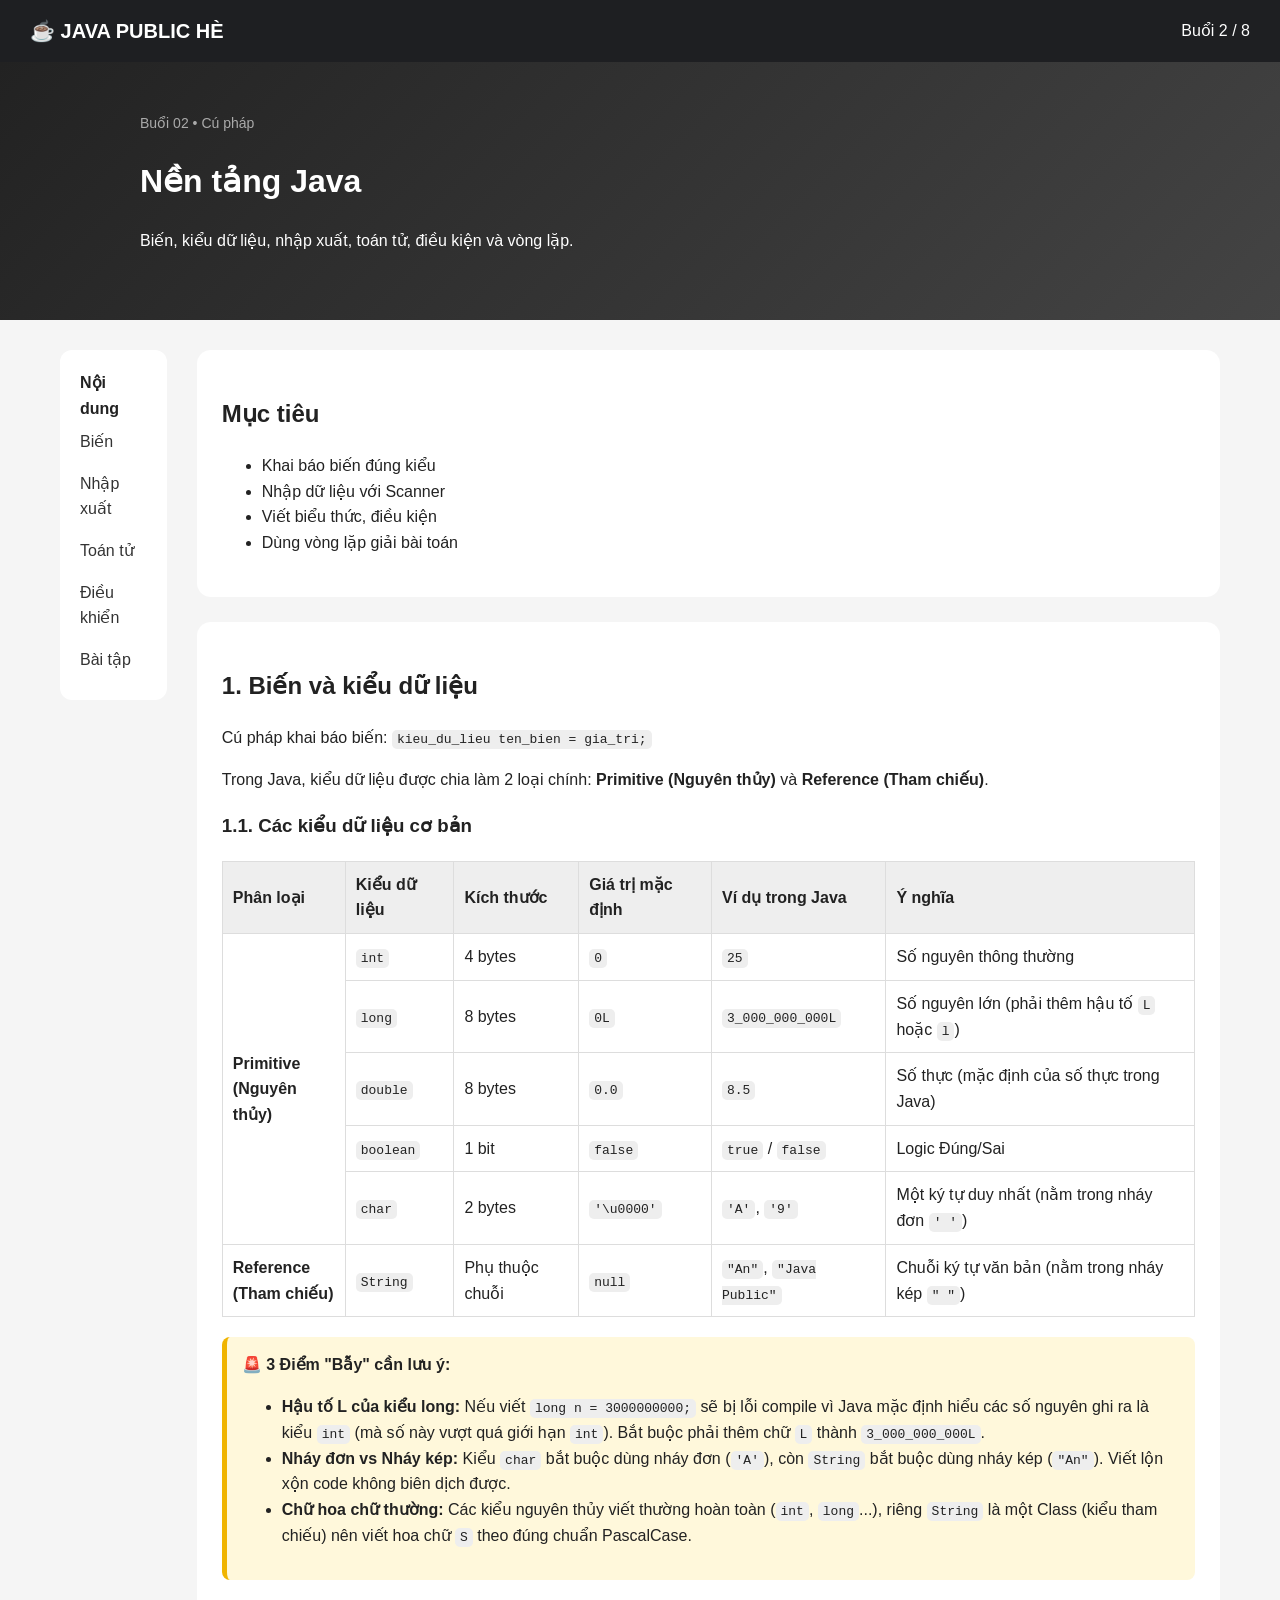
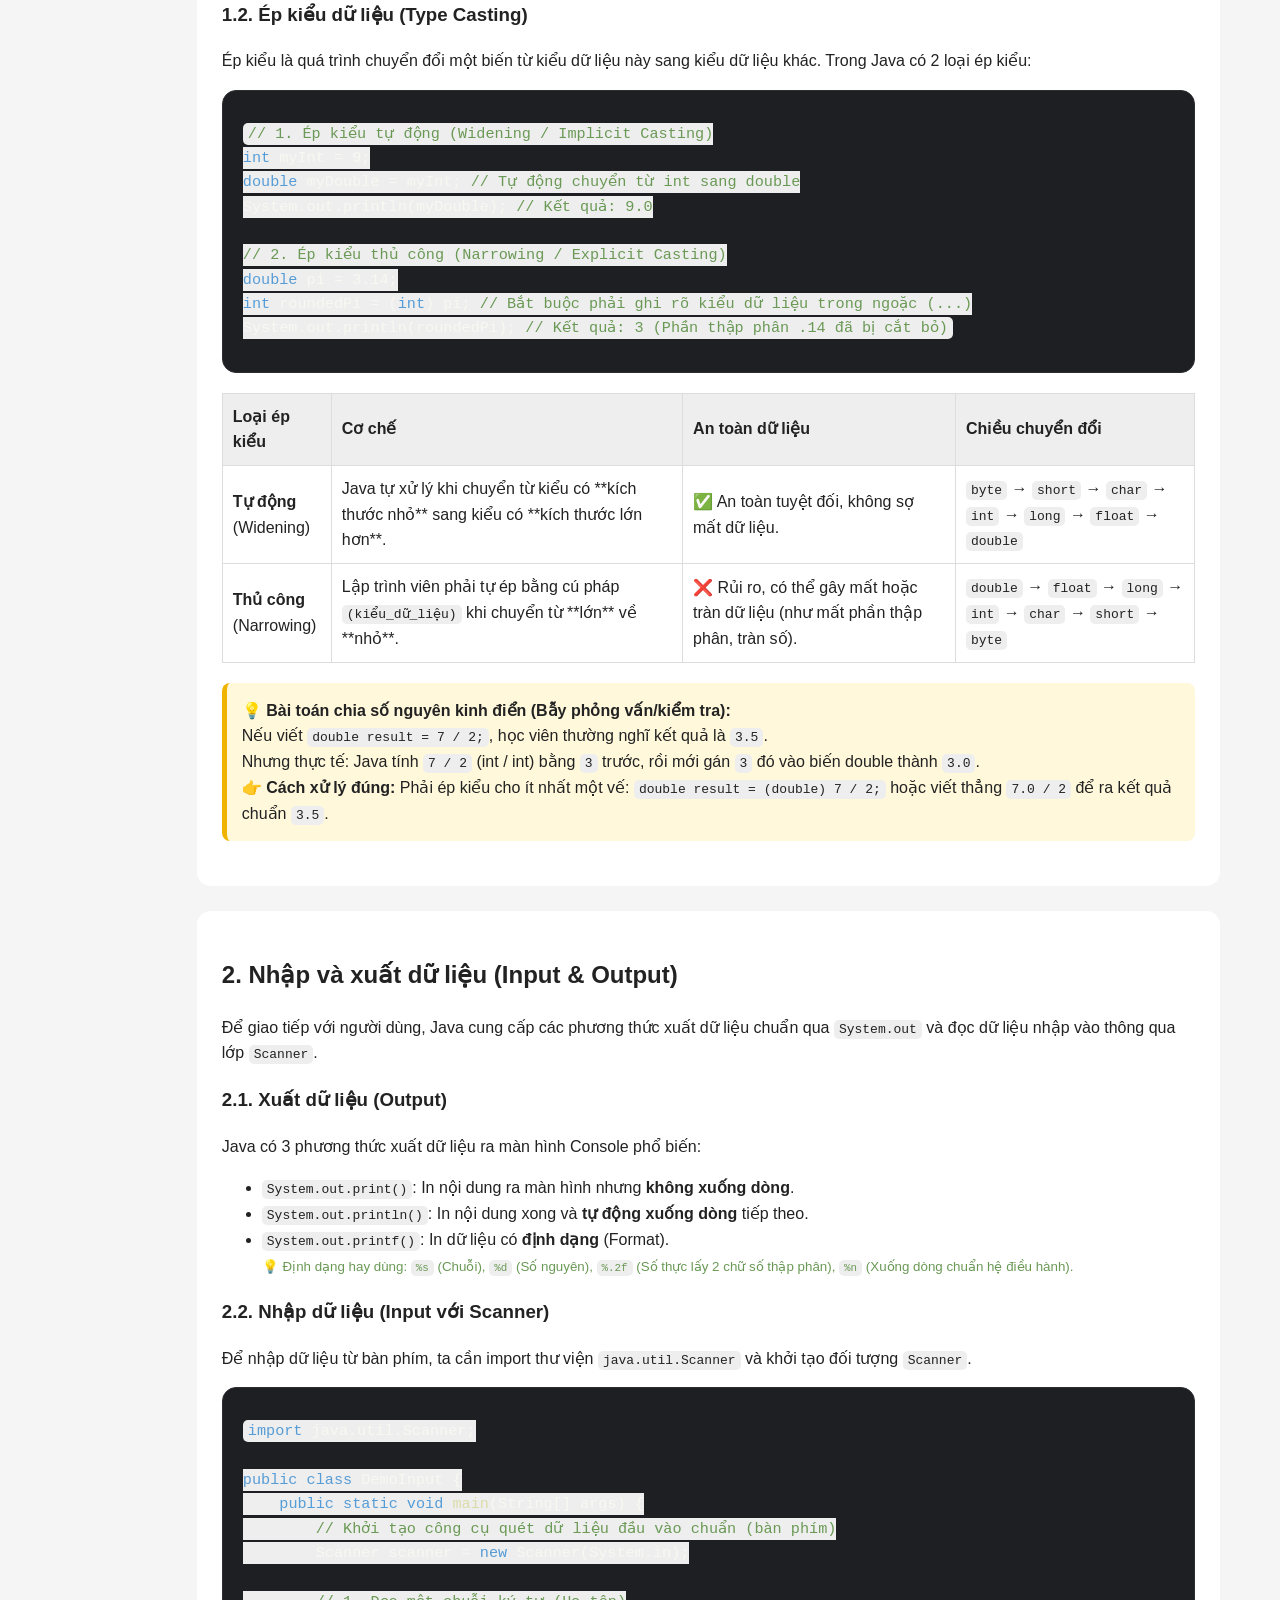
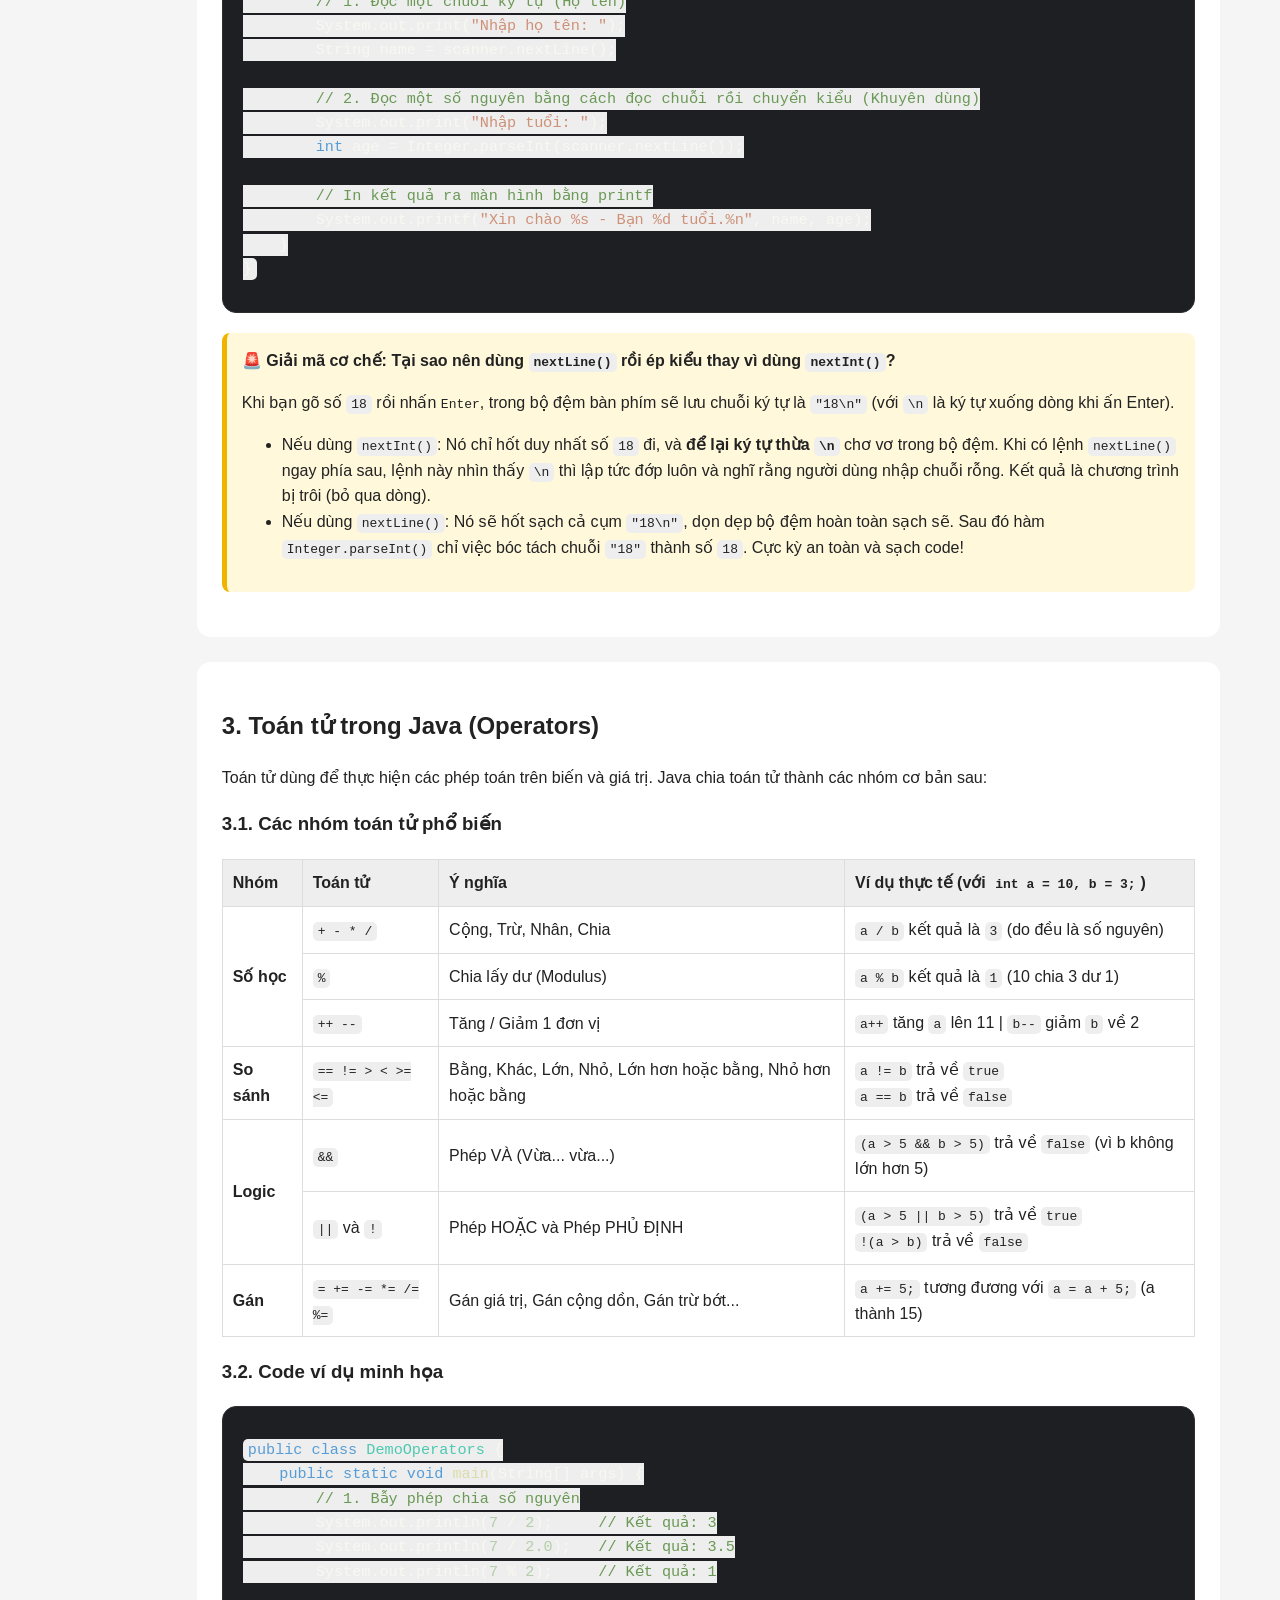
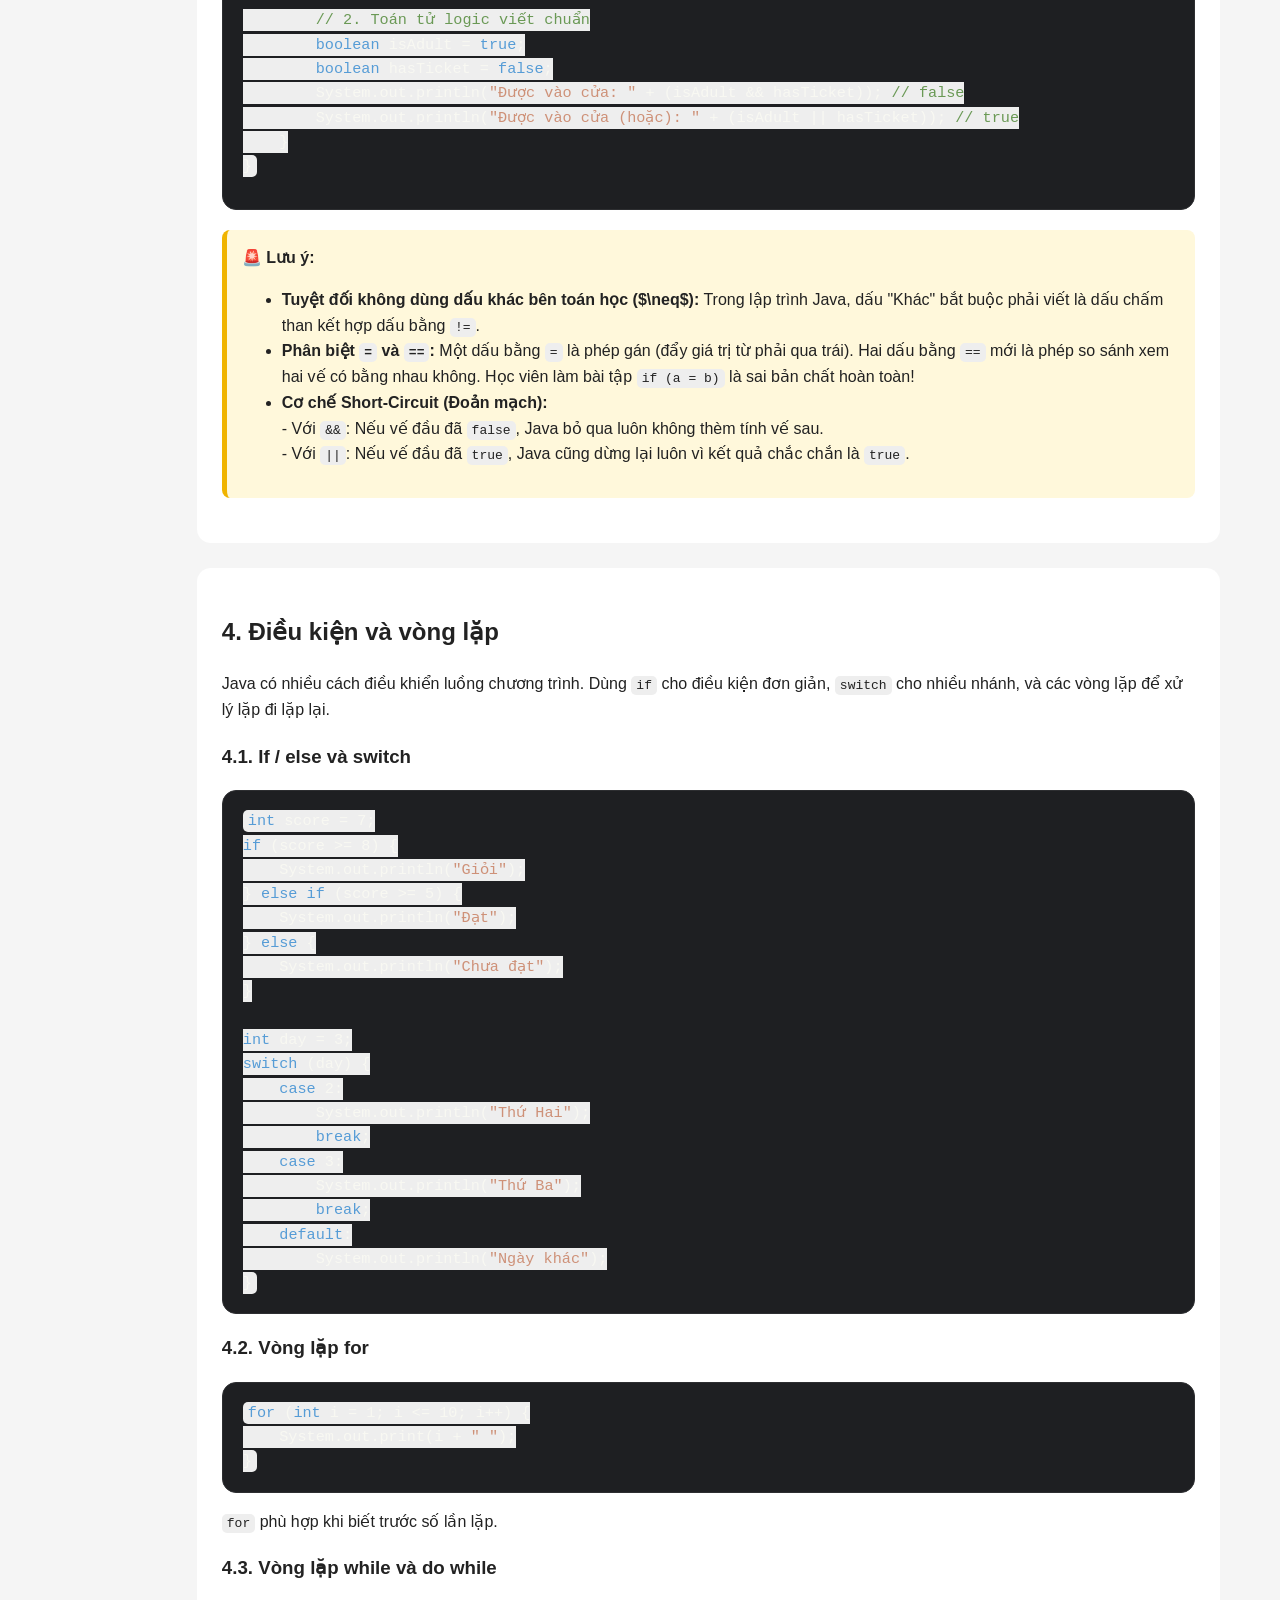
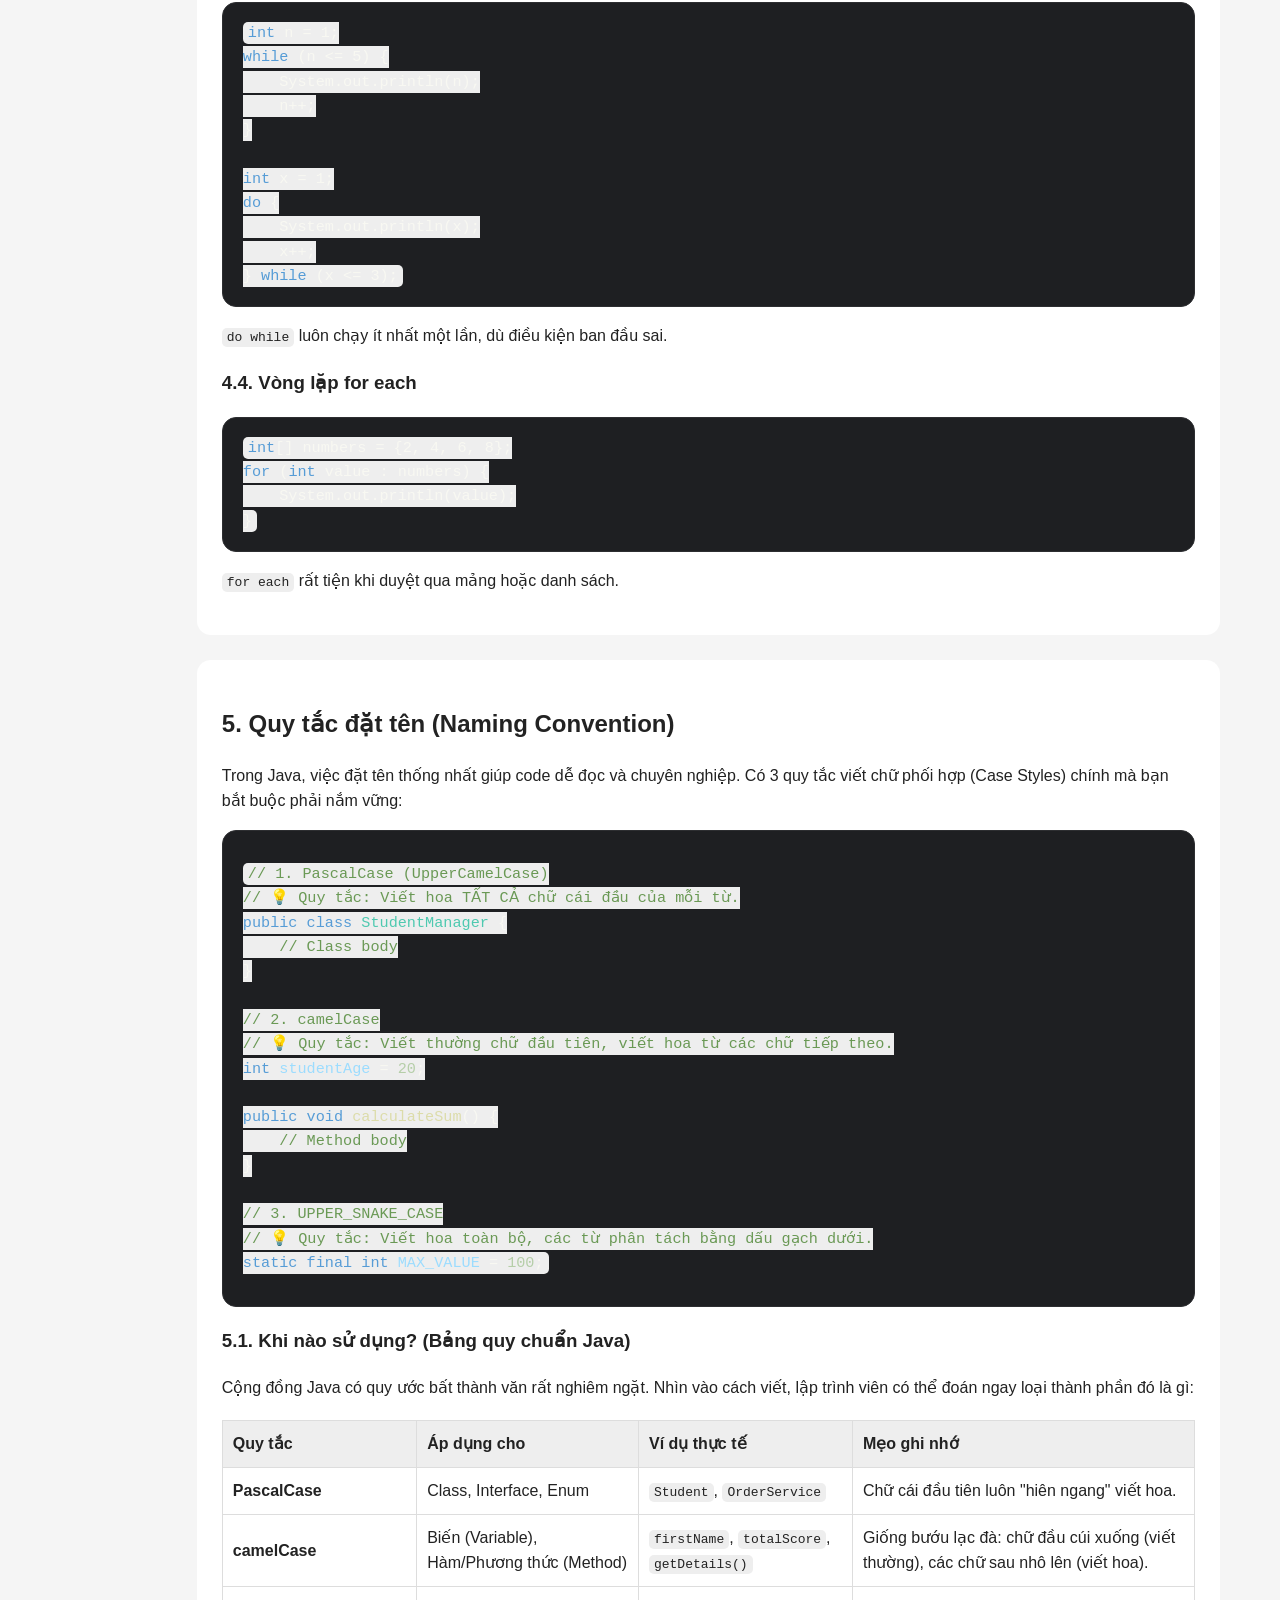
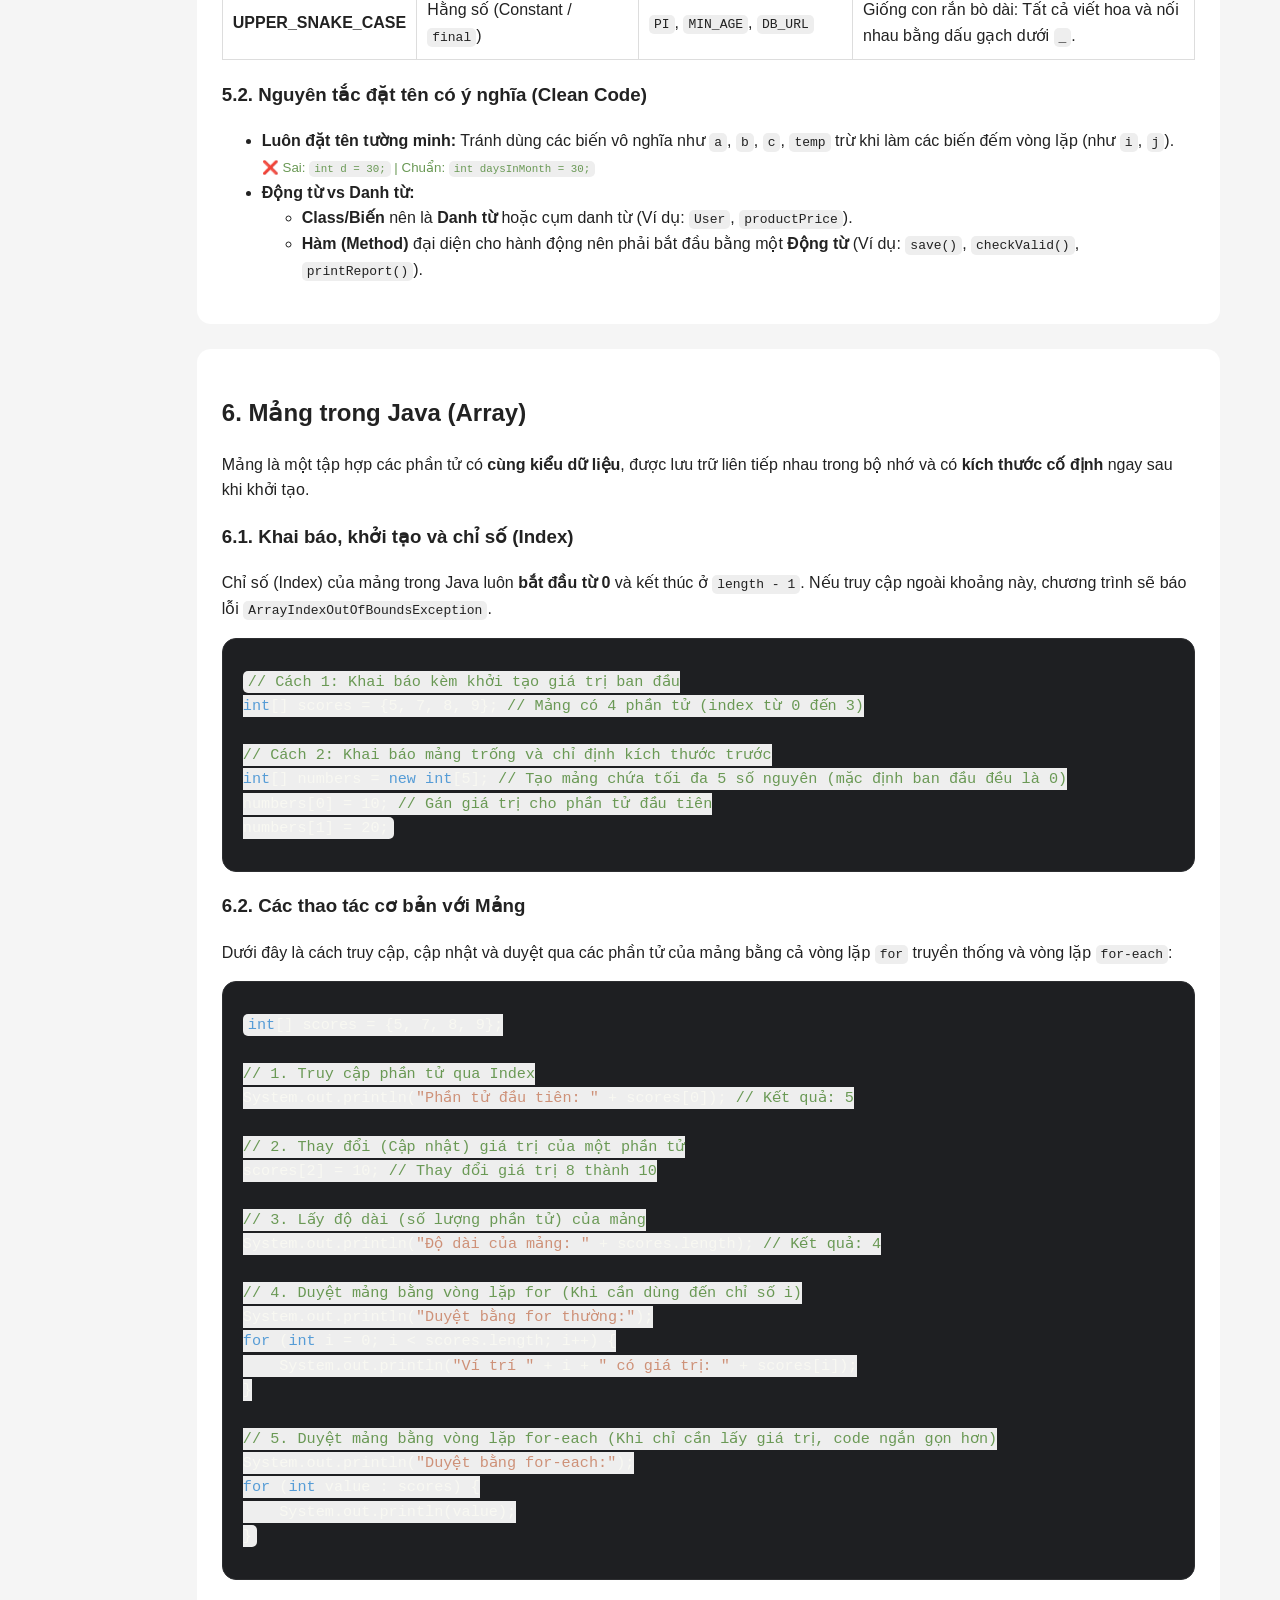
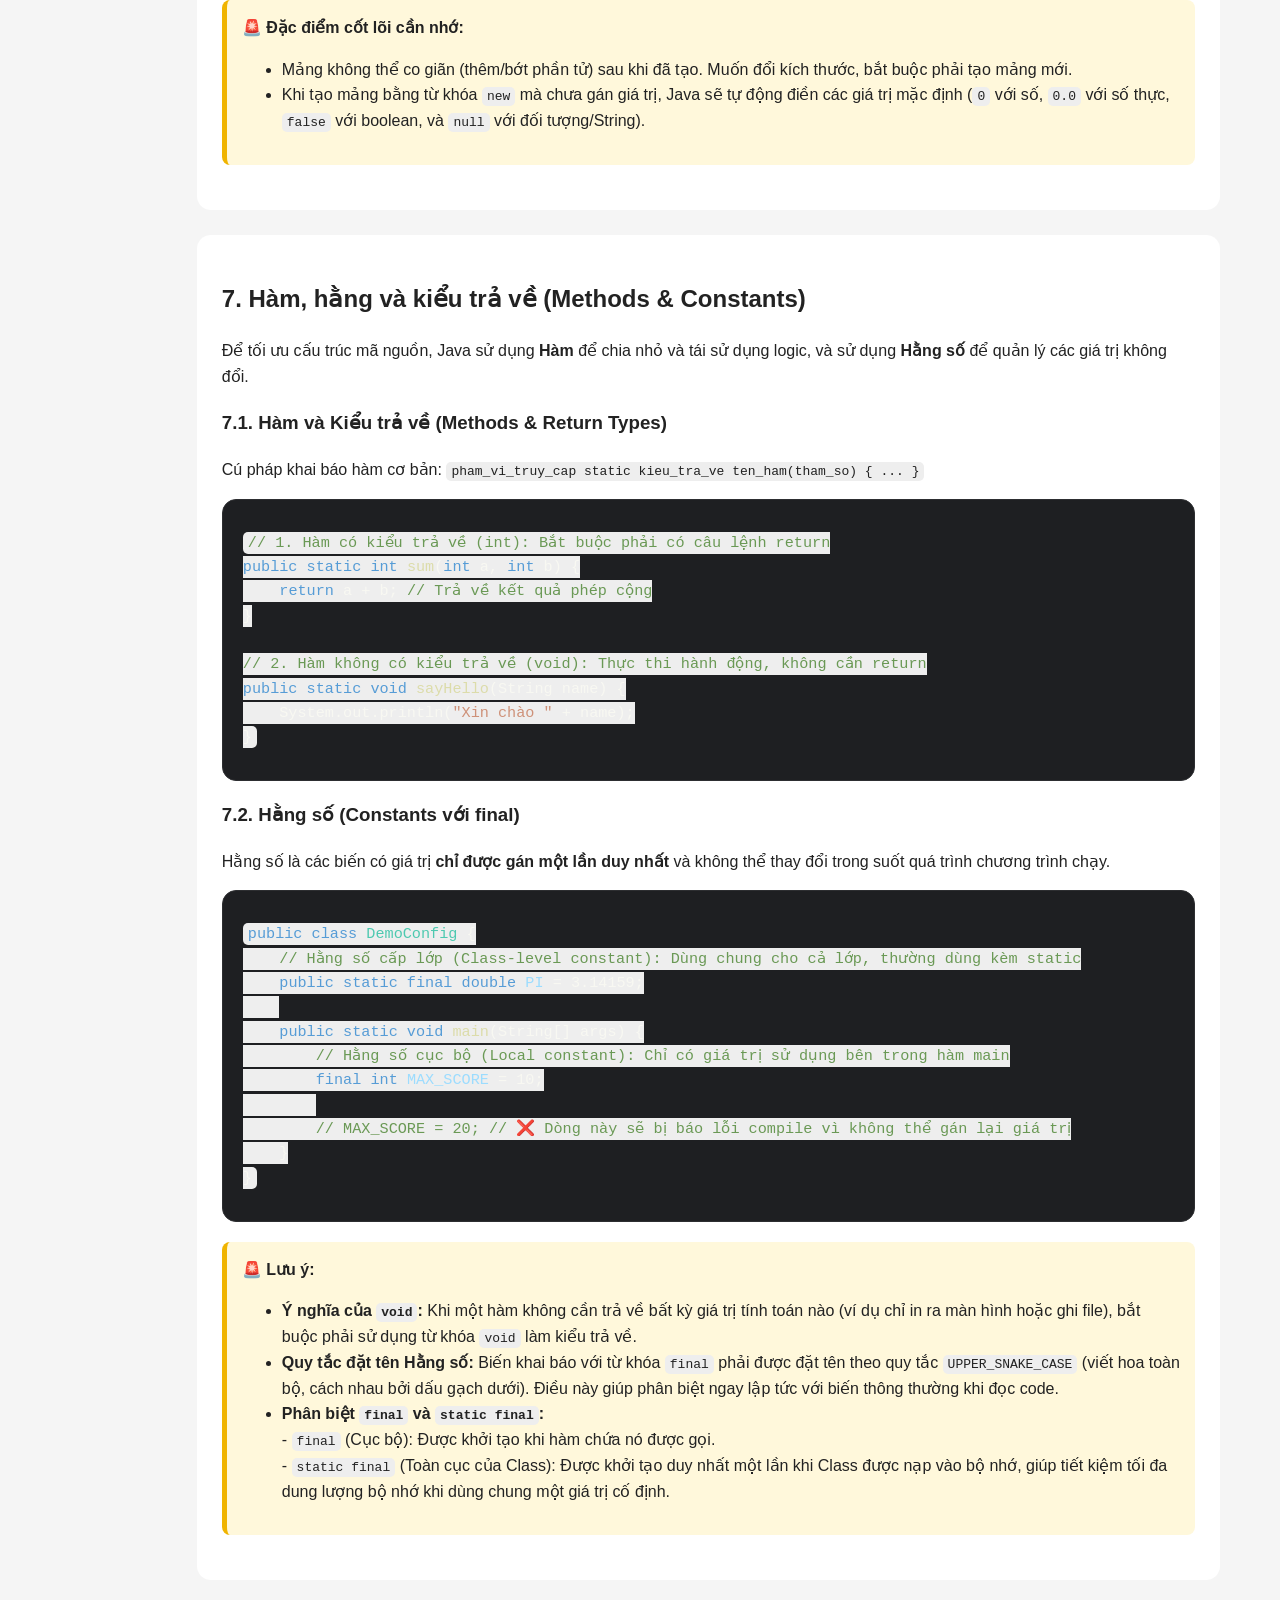
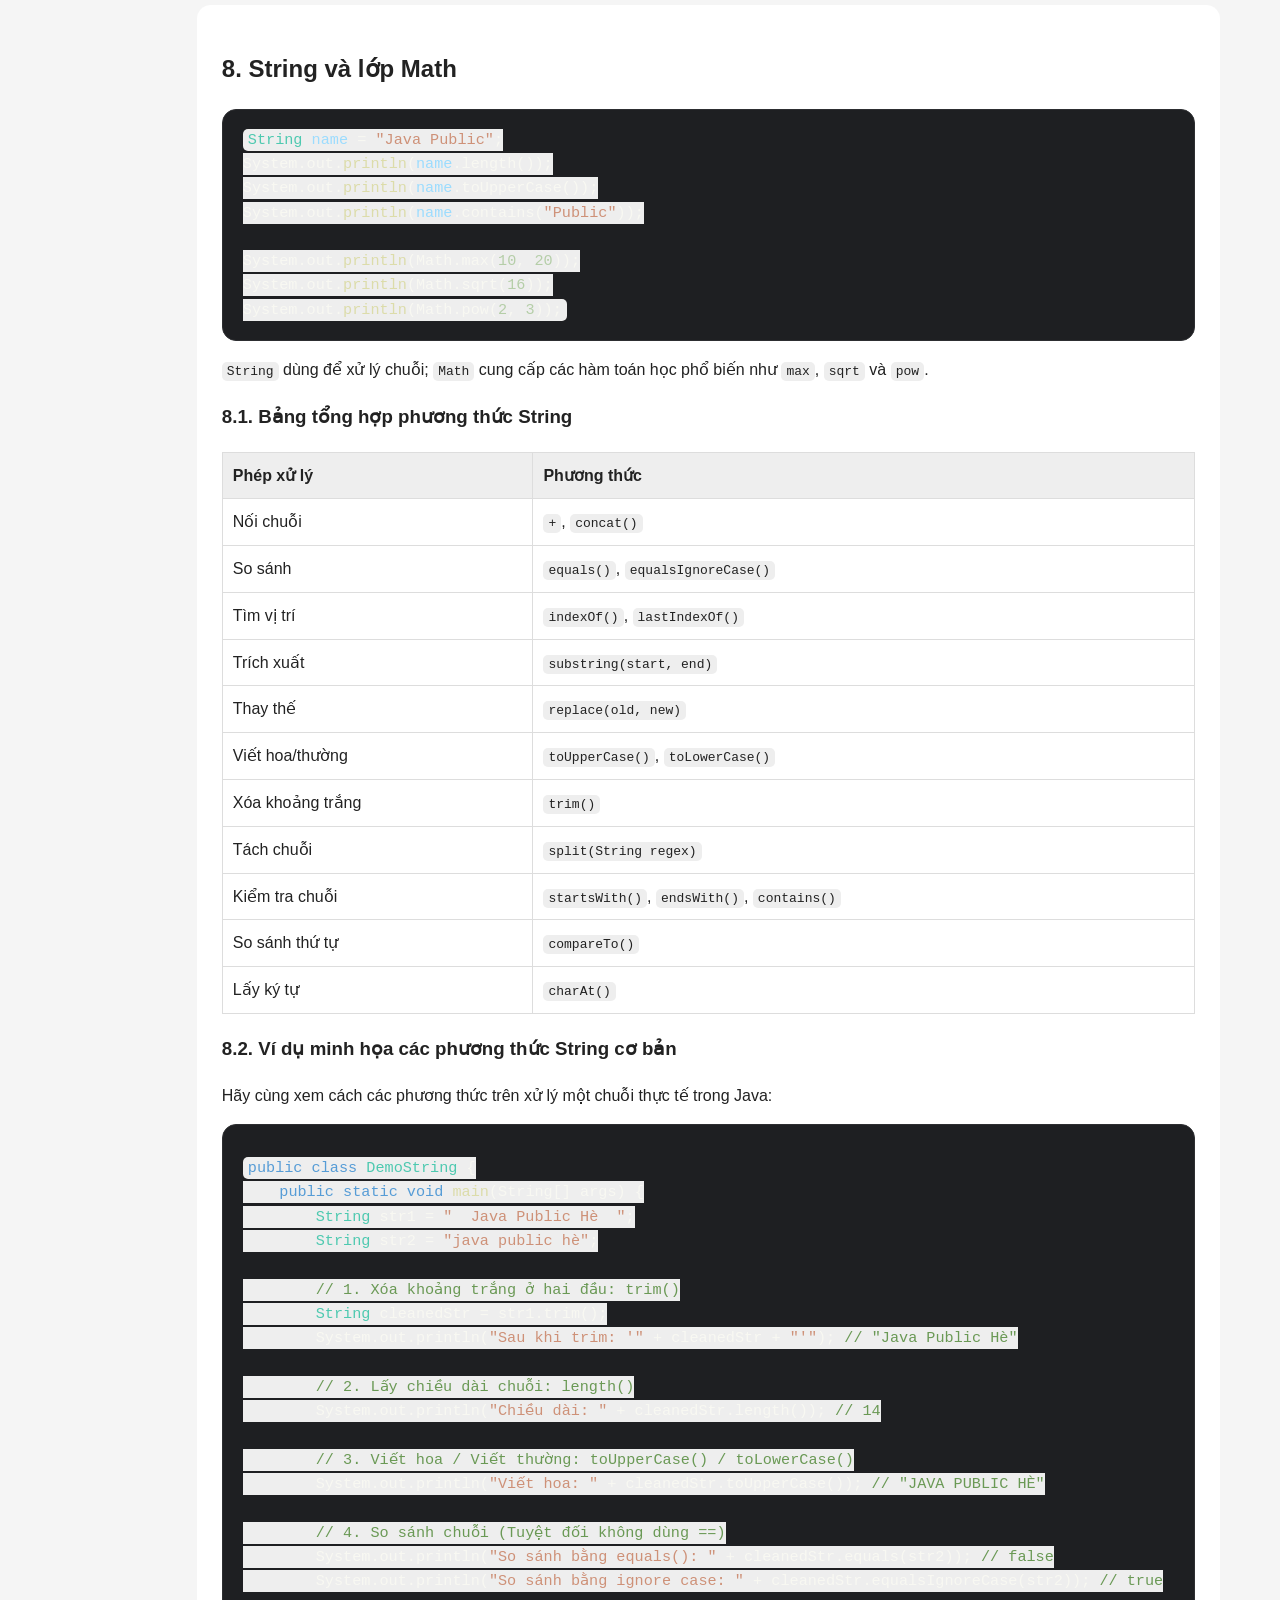
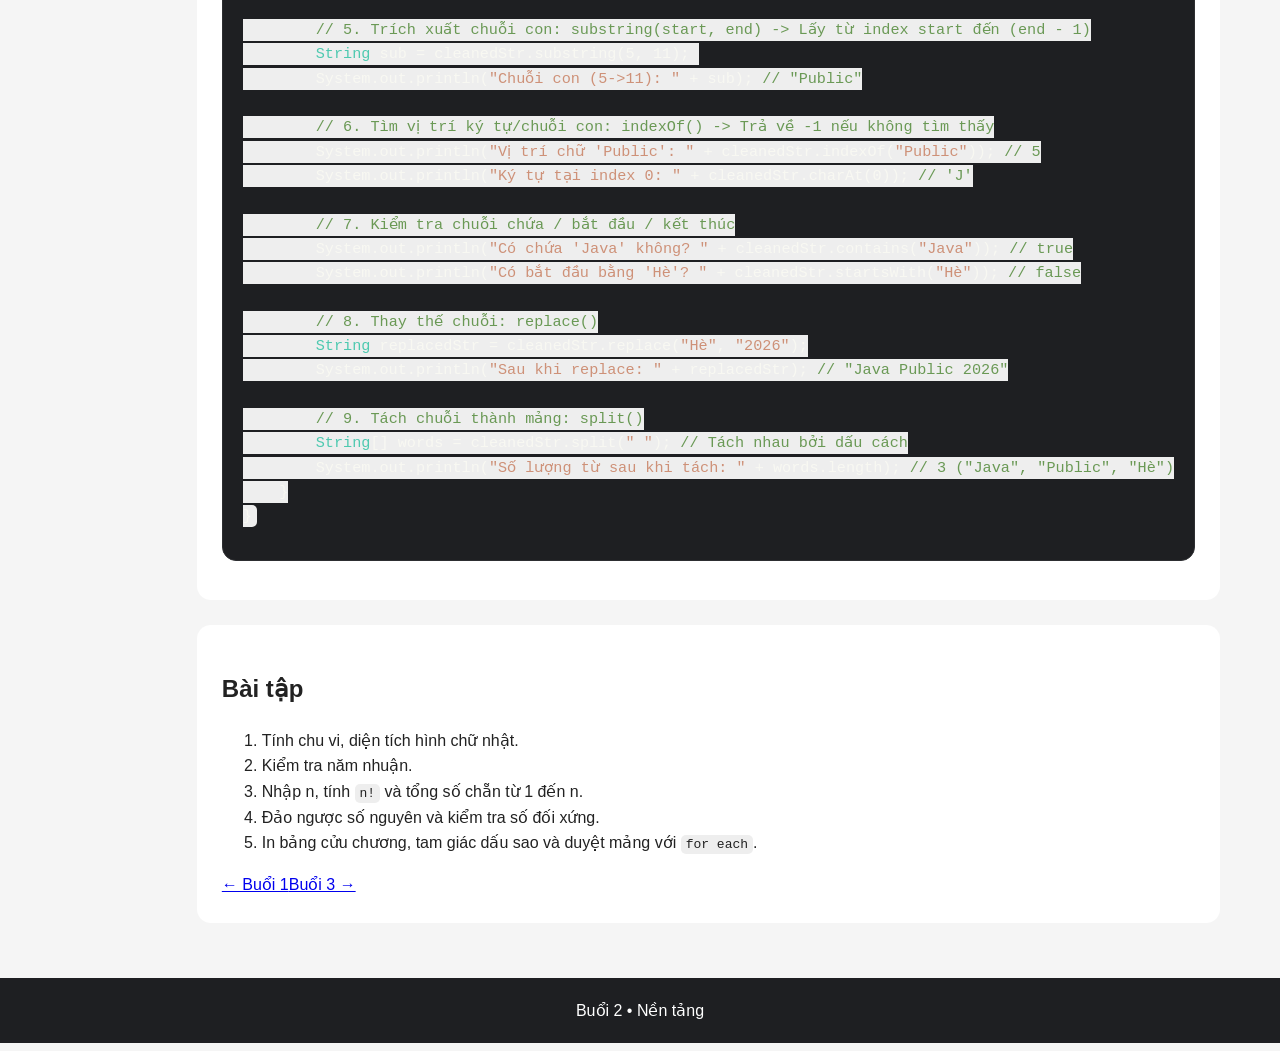
==== commit d46b6cbe: "fix css" ====
--- a/Lesson_2/buoi-2.html
+++ b/Lesson_2/buoi-2.html
@@ -5,7 +5,7 @@
     <meta charset="utf-8">
     <meta name="viewport" content="width=device-width,initial-scale=1">
     <title>Buổi 2 - Nền tảng</title>
-    <link rel="stylesheet" href="styles.css">
+    <link rel="stylesheet" href="../style.css">
     <style>
         .code-block {
             background: #1e1f22;
--- a/style.css
+++ b/style.css
@@ -0,0 +1,138 @@
+/* styles.css */
+
+* {
+    box-sizing: border-box;
+}
+
+body {
+    margin: 0;
+    font-family: Arial, Helvetica, sans-serif;
+    background: #f5f5f5;
+    color: #222;
+    line-height: 1.6;
+}
+
+.topbar {
+    background: #1e1f22;
+    color: white;
+    padding: 15px 30px;
+    display: flex;
+    justify-content: space-between;
+    align-items: center;
+}
+
+.topbar a {
+    color: white;
+    text-decoration: none;
+}
+
+.brand {
+    font-weight: bold;
+    font-size: 20px;
+}
+
+.hero {
+    background: linear-gradient(135deg, #222, #444);
+    color: white;
+    padding: 50px 20px;
+}
+
+.hero-inner {
+    max-width: 1000px;
+    margin: auto;
+}
+
+.eyebrow {
+    color: #aaa;
+    font-size: 14px;
+}
+
+.layout {
+    display: flex;
+    max-width: 1200px;
+    margin: 30px auto;
+    gap: 30px;
+    padding: 0 20px;
+}
+
+.toc {
+    width: 250px;
+    background: white;
+    padding: 20px;
+    border-radius: 12px;
+    height: fit-content;
+    position: sticky;
+    top: 20px;
+}
+
+.toc a {
+    display: block;
+    padding: 8px 0;
+    color: #333;
+    text-decoration: none;
+}
+
+main {
+    flex: 1;
+}
+
+section {
+    background: white;
+    padding: 25px;
+    margin-bottom: 25px;
+    border-radius: 14px;
+}
+
+table {
+    width: 100%;
+    border-collapse: collapse;
+    margin: 20px 0;
+}
+
+th, td {
+    border: 1px solid #ddd;
+    padding: 10px;
+    text-align: left;
+}
+
+th {
+    background: #eee;
+}
+
+code {
+    background: #eee;
+    padding: 2px 5px;
+    border-radius: 5px;
+}
+
+.tip {
+    background: #fff8db;
+    border-left: 5px solid #f0b400;
+    padding: 15px;
+    margin: 20px 0;
+    border-radius: 8px;
+}
+
+.code-block {
+    background: #1e1f22;
+    color: white;
+}
+
+footer {
+    background: #1e1f22;
+    color: white;
+    padding: 20px;
+    text-align: center;
+}
+
+
+@media (max-width: 800px) {
+    .layout {
+        flex-direction: column;
+    }
+
+    .toc {
+        width: 100%;
+        position: static;
+    }
+} 
